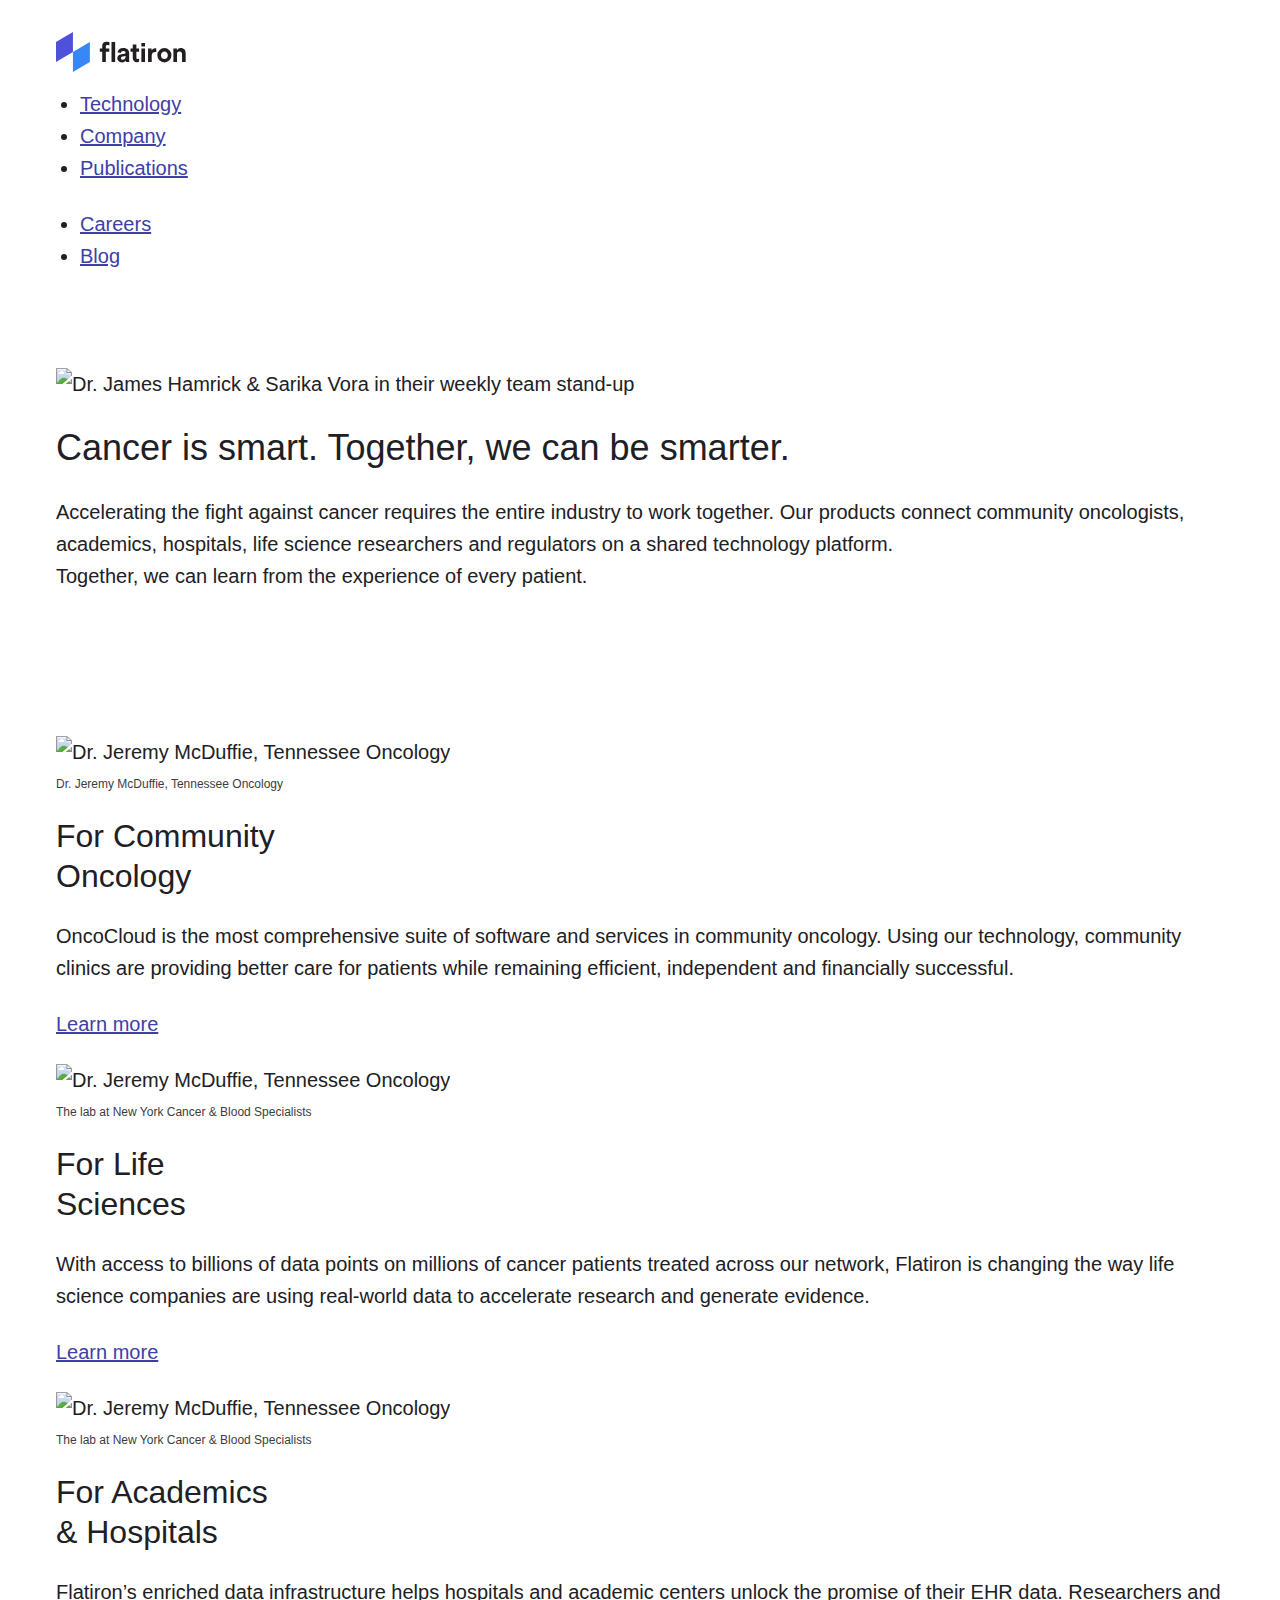
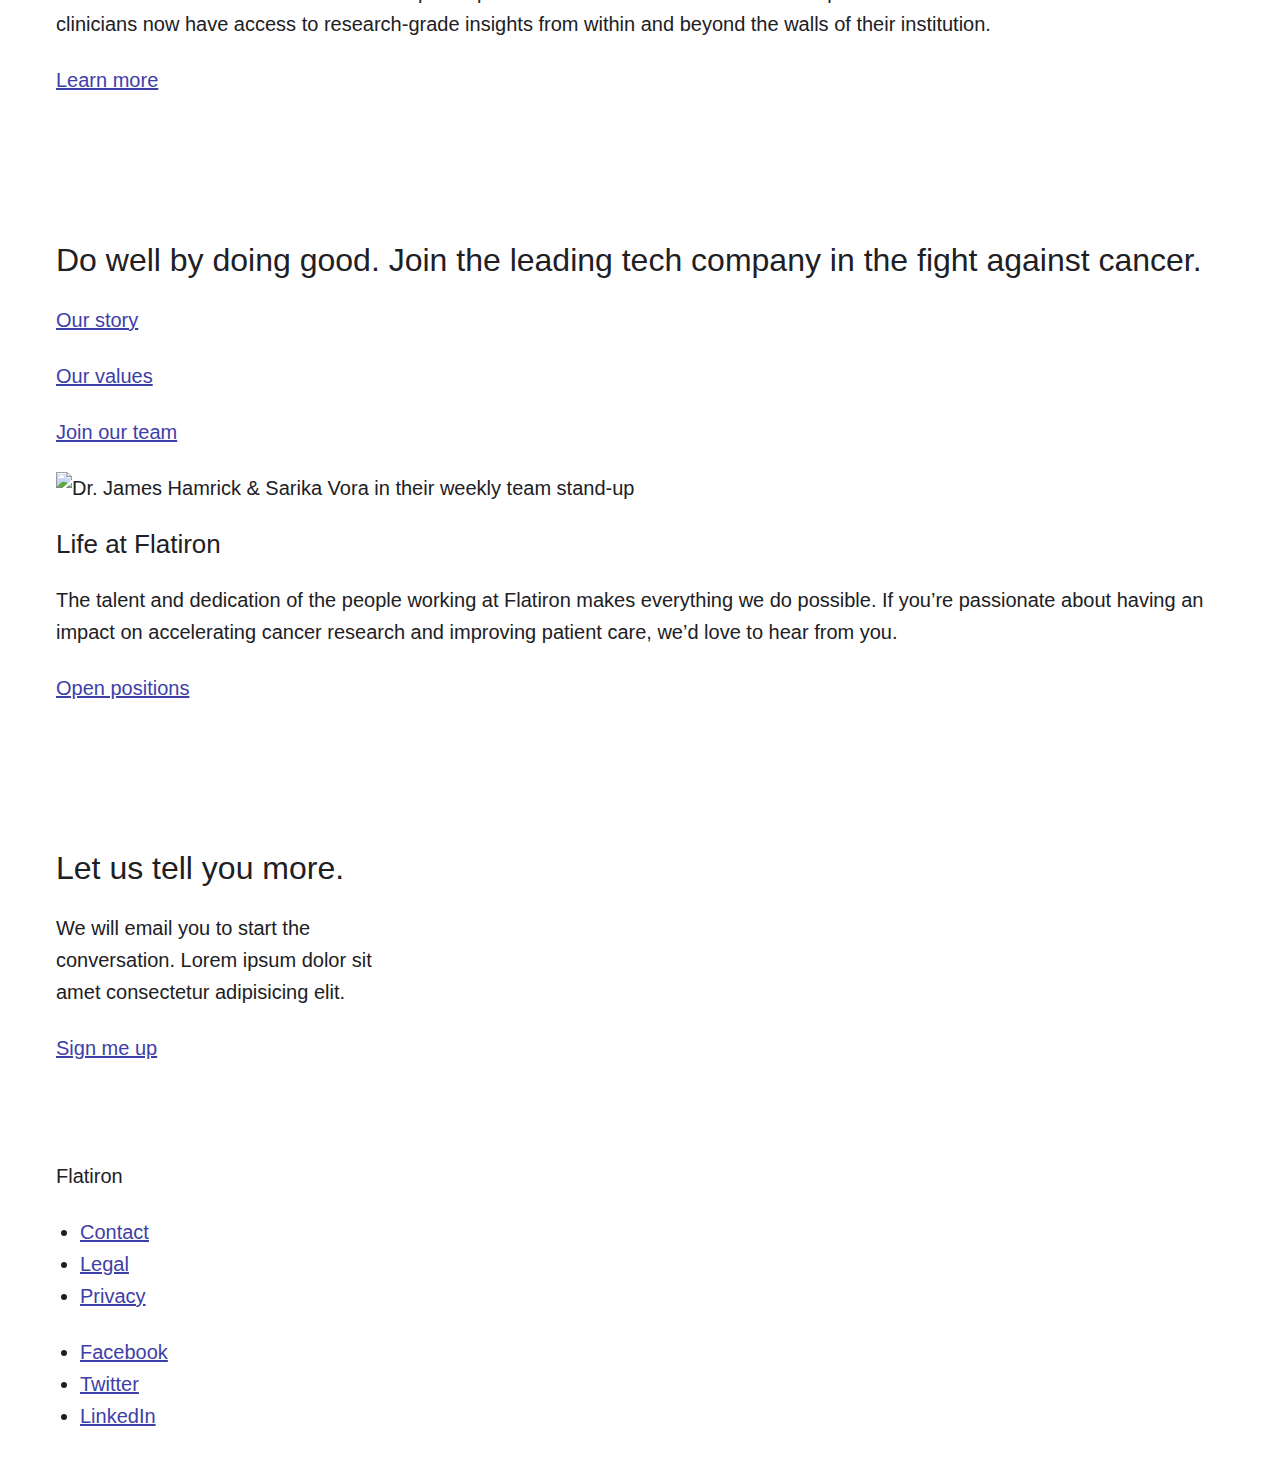
==== index.html @ cc4a2225 "Add logo" ====
<!doctype html>
<html lang="en">
    <head>
        <meta charset="utf-8">
        <meta http-equiv="x-ua-compatible" content="ie=edge">
        <title>Flatiron</title>
        <meta name="description" content="This is my HTML5 boilerplate.">
        <meta name="viewport" content="width=device-width, initial-scale=1.0">
        <meta name="msapplication-TileColor" content="#e85e00">
        <meta name="theme-color" content="#e85e00">

        <link rel="apple-touch-icon" sizes="180x180" href="/apple-touch-icon.png">
        <link rel="icon" type="image/png" sizes="32x32" href="/favicon-32x32.png">
        <link rel="icon" type="image/png" sizes="16x16" href="/favicon-16x16.png">
        <link rel="manifest" href="/site.webmanifest">
        <link rel="mask-icon" href="/safari-pinned-tab.svg" color="#5bbad5">
        <meta name="msapplication-TileColor" content="#ffffff">
        <meta name="theme-color" content="#ffffff">

        <link rel="stylesheet" href="css/normalize.css">
        <link rel="stylesheet" href="css/screen.css">
    </head>
    <body>
        <header class="o-row">
            <div class="o-container">
                <h1 class="c-logo">
                    <svg class="c-logo__symbol" xmlns="http://www.w3.org/2000/svg" viewBox="0 0 130 40">
                        <title>Flatiron</title>
                        <path fill="#3887f7" d="M15.659,19.25v20l16.929-10v-20Z" transform="translate(1.27 0.75)"/>
                        <path fill="#5051db" d="M16.929,0,0,10V30L16.929,20Z"/>
                        <path fill="#231f20" d="M57.537,13.551a7.061,7.061,0,1,1,14.119,0,7.061,7.061,0,1,1-14.119,0Zm3.64,0c0,2.532,1.641,3.853,3.42,3.853s3.42-1.294,3.42-3.853S66.375,9.7,64.6,9.7,61.177,10.992,61.177,13.551ZM17.441,16.634c0-2.422,1.778-3.771,4.023-4.1l3.31-.5c.766-.109,1.012-.495,1.012-.962,0-.964-.738-1.762-2.27-1.762A2.394,2.394,0,0,0,20.973,11.3l-3.23-.689c.326-2.058,2.256-4.24,5.747-4.24,4.268,0,5.854,2.422,5.854,5.146v6.659a15.308,15.308,0,0,0,.165,2.147H26.169a9.242,9.242,0,0,1-.137-1.624,4.49,4.49,0,0,1-3.967,2.009C19.193,20.706,17.441,18.752,17.441,16.634Zm5.308-1.927a1.706,1.706,0,0,0-1.67,1.706,1.584,1.584,0,0,0,1.751,1.569c1.533,0,2.956-.743,2.956-3.137v-.606Zm10.2,1.623v-6.3h-2.2V6.781h2.2V2.735h3.611V6.781h2.709v3.247H36.565V15.7c0,1.184.547,1.569,1.588,1.569a5.26,5.26,0,0,0,1.12-.109v3.027a5.976,5.976,0,0,1-2.264.33A4.067,4.067,0,0,1,32.954,16.33Zm49.288,3.991v-7.9c0-1.514-.74-2.7-2.491-2.7a2.544,2.544,0,0,0-2.516,2.808v7.788h-3.64V6.781h3.529V8.459A4.469,4.469,0,0,1,81.01,6.422c3.338,0,4.87,2.395,4.87,5.367v8.532Zm-33.967,0V6.781H51.8V8.72a4.026,4.026,0,0,1,3.519-2.05c.3,0,.887.029,1.161.056v3.687A5.451,5.451,0,0,0,55.39,10.3c-1.86,0-3.475.908-3.475,3.824v6.193Zm-6.7,0V6.781h3.638V20.321Zm-29.866,0v-20h3.64v20Zm-9.271,0V10.036H0V6.788H2.435V4.182A4.061,4.061,0,0,1,6.61,0a9.549,9.549,0,0,1,3,.424V3.451a9.55,9.55,0,0,0-1.978-.2c-1.039,0-1.586.386-1.586,1.569V6.788h3.43v3.248H6.048V20.321ZM41.572,4.773V1.3h3.638V4.773Z" transform="translate(43.8 9.679)"/>
                    </svg>
                </h1>
                <nav>
                    <ul>
                        <li><a href="#!">Technology</a></li>
                        <li><a href="#!">Company</a></li>
                        <li><a href="#!">Publications</a></li>
                    </ul>
                </nav>
                <nav>
                    <ul>
                        <li><a href="#!">Careers</a></li>
                        <li><a href="#!">Blog</a></li>
                    </ul>
                </nav>
            </div>
        </header>
        <section class="o-row o-row--lg">
            <div class="o-container">
                <figure>
                    <img src="img/jpg/intro-img.jpg" alt="Dr. James Hamrick & Sarika Vora in their weekly team stand-up">
                </figure>
                <h1>
                    Cancer is smart.
                    Together, we can
                    be smarter.
                </h1>
                <p>
                    Accelerating the fight against cancer requires the entire industry to work together. Our products connect community oncologists, academics, hospitals, life science researchers and regulators on a shared technology platform. <br>
                    Together, we can learn from the experience of every patient.
                </p>
            </div>
        </section>
        <section class="o-row o-row--lg">
            <div class="o-container">
                <article>
                    <figure>
                        <picture>
                            <source srcset="img/jpg/img-1.jpg" media="(min-width: 992px)">
                            <source srcset="img/jpg/img-1-landscape@2x.jpg" media="(min-width: 576px)">
                            <img src="img/jpg/img-1-landscape.jpg" alt="Dr. Jeremy McDuffie, Tennessee Oncology">
                        </picture>
                        <figcaption>Dr. Jeremy McDuffie, Tennessee Oncology</figcaption>
                    </figure>
                    <header>
                        <h2>
                            For Community <br>
                            Oncology
                        </h2>
                    </header>
                    <p>
                        OncoCloud is the most comprehensive suite of software and services in community oncology. Using our technology, community clinics are providing better care for patients while remaining efficient, independent and financially successful.
                    </p>
                    <p>
                        <a href="#!">Learn more</a>
                    </p>
                </article>
                <article>
                    <figure>
                        <picture>
                            <source srcset="img/jpg/img-2.jpg" media="(min-width: 992px)">
                            <source srcset="img/jpg/img-2-landscape@2x.jpg" media="(min-width: 576px)">
                            <img src="img/jpg/img-2-landscape.jpg" alt="Dr. Jeremy McDuffie, Tennessee Oncology">
                        </picture>
                        <figcaption>The lab at New York Cancer & Blood Specialists</figcaption>
                    </figure>
                    <header>
                        <h2>
                            For Life <br>
                            Sciences
                        </h2>
                    </header>
                    <p>
                        With access to billions of data points on millions of cancer patients treated across our network, Flatiron is changing the way life science companies are using real-world data to accelerate research and generate evidence.
                    </p>
                    <p>
                        <a href="#!">Learn more</a>
                    </p>
                </article>
                <article>
                    <figure>
                        <picture>
                            <source srcset="img/jpg/img-3.jpg" media="(min-width: 992px)">
                            <source srcset="img/jpg/img-3-landscape@2x.jpg" media="(min-width: 576px)">
                            <img src="img/jpg/img-3-landscape.jpg" alt="Dr. Jeremy McDuffie, Tennessee Oncology">
                        </picture>
                        <figcaption>The lab at New York Cancer & Blood Specialists</figcaption>
                    </figure>
                    <header>
                        <h2>
                            For Academics <br>
                            &amp; Hospitals
                        </h2>
                    </header>
                    <p>
                        Flatiron’s enriched data infrastructure helps hospitals and academic centers unlock the promise of their EHR data. Researchers and clinicians now have access to research-grade insights from within and beyond the walls of their institution.
                    </p>
                    <p>
                        <a href="#!">Learn more</a>
                    </p>
                </article>
            </div>
        </section>
        <section class="o-row o-row--lg">
            <div class="o-container">
                <header>
                    <h2>
                        Do well by doing good. Join the leading tech company in the fight against cancer.
                    </h2>
                </header>
                <p>
                    <a href="#!">Our story</a>
                </p>
                <p>
                    <a href="#!">Our values</a>
                </p>
                <p>
                    <a href="#!">Join our team</a>
                </p>
            </div>
            <div class="o-container">
                <figure>
                    <img src="img/jpg/img-4.jpg" alt="Dr. James Hamrick & Sarika Vora in their weekly team stand-up">
                </figure>
            </div>
            <div class="o-container">
                <h3>
                    Life at Flatiron
                </h3>

                <p>
                    The talent and dedication of the people working at Flatiron makes everything we do possible. If you’re passionate about having an impact on accelerating cancer research and improving patient care, we’d love to hear from you.
                </p>
                <p>
                    <a href="#!">Open positions</a>
                </p>
            </div>
        </section>
        <section class="o-row o-row--lg">
            <div class="o-container">
                <div class="u-max-width-xs">
                    <h2>
                        Let us tell you more.
                    </h2>
                    <p>
                        We will email you to start the conversation. Lorem ipsum dolor sit amet consectetur adipisicing elit.
                    </p>
                    <p>
                        <a href="#!">Sign me up</a>
                    </p>
                </div>
            </div>
        </section>
        <footer class="o-row">
            <div class="o-container">
                <p>
                    Flatiron
                </p>
                <nav>
                    <ul>
                        <li><a href="#!">Contact</a></li>
                        <li><a href="#!">Legal</a></li>
                        <li><a href="#!">Privacy</a></li>
                    </ul>
                </nav>

                <nav>
                    <ul>
                        <li><a href="#!">Facebook</a></li>
                        <li><a href="#!">Twitter</a></li>
                        <li><a href="#!">LinkedIn</a></li>
                    </ul>
                </nav>
            </div>
        </footer>
    </body>
</html>
---- css/screen.css ----
/*------------------------------------*\
  #FONTS
\*------------------------------------*/

@font-face {
    font-family: "HK Grotesk Web";
    font-weight: 200;
    src: url("../fonts/hkgrotesk-light-webfont.woff2") format("woff2");
    src: url("../fonts/hkgrotesk-light-webfont.woff") format("woff");
}

@font-face {
    font-family: "HK Grotesk Web";
    font-weight: 400;
    src: url("../fonts/hkgrotesk-regular-webfont.woff2") format("woff2");
    src: url("../fonts/hkgrotesk-regular-webfont.woff") format("woff");
}

@font-face {
    font-family: "HK Grotesk Web";
    font-weight: 600;
    src: url("../fonts/hkgrotesk-medium-webfont.woff2") format("woff2");
    src: url("../fonts/hkgrotesk-medium-webfont.woff") format("woff");
}

/*------------------------------------*\
  #GENERIC
\*------------------------------------*/

/*
    Generic: Page
    ---
    Global page styles + universal box-sizing:
*/

html {
    font-size: 16px;
    line-height: 1.5;
    font-family: "HK Grotesk Web", Helvetica, arial, sans-serif;
    color: #202024;
    box-sizing: border-box;
    -webkit-font-smoothing: antialiased;
    -moz-osx-font-smoothing: grayscale;
}

*,
*:before,
*:after {
    box-sizing: inherit;
}

/*
 * Remove text-shadow in selection highlight:
 * https://twitter.com/miketaylr/status/12228805301
 *
 * Customize the background color to match your design.
 */

::selection {
    background: #3E3EA8;
    color: white;
    text-shadow: none;
}

/*------------------------------------*\
  #Elements
\*------------------------------------*/

/*
    Elements: Images
    ---
    Default markup for images to make them responsive
*/

img {
    max-width: 100%;
    vertical-align: top;
}

/*
    Elements: typography
    ---
    Default markup for typographic elements
*/

h1 {
    font-size: 36px;
    line-height: 48px;
    margin: 0 0 24px;
    font-weight: 200;
}

h2 {
    font-size: 32px;
    line-height: 40px;
    margin: 0 0 24px;
    font-weight: 200;
}

h3 {
    font-size: 26px;
    line-height: 32px;
    margin: 0 0 24px;
    font-weight: 200;
}

h4,
h5,
h6 {
    font-size: 20px;
    line-height: 24px;
    margin: 0 0 24px;
}

p,
ol,
ul,
dl,
table,
address,
figure {
    margin: 0 0 24px;
}

ul,
ol {
    padding-left: 24px;
}

li ul,
li ol {
    margin-bottom: 0;
}

blockquote {
    font-style: normal;
    font-size: 23px;
    line-height: 32px;
    margin: 0 0 24px;
}

blockquote * {
    font-size: inherit;
    line-height: inherit;
}

figcaption {
    font-weight: 400;
    font-size: 12px;
    line-height: 16px;
    margin-top: 8px;
    color: #3C3C42;
}

hr {
    border: 0;
    height: 1px;
    background: LightGrey;
    margin: 0 0 24px;
}

a {
    color: #3E3EA8;
    transition: all .1s ease-in-out;
}

a:visited,
a:active {
    color: #202024;
}

a:hover,
a:focus {
    color: #202024;
}

/*------------------------------------*\
  #OBJECTS
\*------------------------------------*/

/*
    Objects: Row
    ---
    Creates a horizontal row that stretches the viewport and adds padding around children
*/

.o-row {
    position: relative;
    padding: 24px 24px 0;
    display: flow-root;
}

/* size modifiers */

.o-row--lg {
    padding: 48px 24px 24px;
}

@media (min-width: 768px) {
    .o-row {
        padding-left: 48px;
        padding-right: 48px;
    }

    .o-row--lg {
        padding-top: 72px;
        padding-bottom: 48px;
    }
}

/*
    Objects: Container
    ---
    Creates a horizontal container that sets de global max-width
*/

.o-container {
    margin-left: auto;
    margin-right: auto;
    width: 100%;
    max-width: 70.5em; /* 70.5 * 16px = 1128px */
}

/*
    Objects: Layout
    ---
    The layout object provides us with a column-style layout system. This object
    contains the basic structural elements, but classes should be complemented
    with width utilities
*/

.o-layout {
    display: -webkit-flex;
    display: -ms-flexbox;
    display: flex;
    flex-wrap: wrap;
}

    .o-layout__item {
        flex-basis: 100%;
    }

/* gutter modifiers, these affect o-layout__item too */

.o-layout--gutter {
    margin: 0 -12px;
}

.o-layout--gutter > .o-layout__item {
    padding: 0 12px;
}

.o-layout--gutter-sm {
    margin: 0 -6px;
}

.o-layout--gutter-sm > .o-layout__item {
    padding: 0 6px;
}

.o-layout--gutter-lg {
    margin: 0 -24px;
}

.o-layout--gutter-lg > .o-layout__item {
    padding: 0 24px;
}

/* reverse horizontal row modifier */

.o-layout--row-reverse {
    flex-direction: row-reverse;
}

/* Horizontal alignment modifiers*/

.o-layout--justify-start {
    justify-content: flex-start;
}

.o-layout--justify-end {
    justify-content: flex-end;
}

.o-layout--justify-center {
    justify-content: center;
}

.o-layout--justify-space-around {
    justify-content: space-around;
}

.o-layout--justify-space-evenly {
    justify-content: space-evenly;
}

.o-layout--justify-space-between {
    justify-content: space-between;
}

/* Vertical alignment modifiers */

.o-layout--align-start {
    align-items: flex-start;
}

.o-layout--align-end {
    align-items: flex-end;
}

.o-layout--align-center {
    align-items: center;
}

.o-layout--align-baseline {
    align-items: baseline;
}

/* Vertical alignment modifiers that only work if there is one than one flex item */

.o-layout--align-content-start {
    align-content: start;
}

.o-layout--align-content-end {
    align-content: end;
}

.o-layout--align-content-center {
    align-content: center;
}

.o-layout--align-content-space-around {
    align-content: space-around;
}

.o-layout--align-content-space-between {
    align-content: space-between;
}

/*------------------------------------*\
  #COMPONENTS
\*------------------------------------*/

/*
    Component: Logo
    ---
    Website main logo
*/

.c-logo {
    height: 32px;
}

.c-logo__symbol {
    height: 100%;
}

@media (min-width: 768px) {
    .c-logo__symbol {
        height: 40px;
    }
}

/*------------------------------------*\
  #UTILITIES
\*------------------------------------*/

/*
    Utilities: max-width
    ---
    Utility classes to put specific max widths onto elements
*/

.u-max-width-xs {
    max-width: 18em !important;
}

.u-max-width-sm {
    max-width: 36em !important;
}

.u-max-width-md {
    max-width: 42em !important;
}

.u-max-width-lg {
    max-width: 60em !important;
}

.u-max-width-xl {
    max-width: 75em !important;
}

.u-max-width-none {
    max-width: none !important;
}

/*
    Utility: Flex
    ---
    Utility classes to put specific flex properties onto elements
    Will be mostly used on o-layout__item
*/

.u-flex-basis-auto {
    flex-basis: auto !important;
}

.u-flex-grow-1 {
    flex-grow: 1 !important;
}

.u-1-of-2 {
    flex-basis: calc(100% / 2) !important;
}

.u-1-of-3 {
    flex-basis: calc(100% / 3) !important;
}

.u-2-of-3 {
    flex-basis: calc(100% / 3 * 2) !important;
}

.u-1-of-4 {
    flex-basis: calc(100% / 4) !important;
}

.u-3-of-4 {
    flex-basis: calc(100% / 4 * 3) !important;
}

.u-1-of-5 {
    flex-basis: calc(100% / 5) !important;
}

.u-2-of-5 {
    flex-basis: calc(100% / 5 * 2) !important;
}

.u-3-of-5 {
    flex-basis: calc(100% / 5 * 3) !important;
}

.u-4-of-5 {
    flex-basis: calc(100% / 5 * 4) !important;
}

.u-1-of-6 {
    flex-basis: calc(100% / 6) !important;
}

.u-5-of-6 {
    flex-basis: calc(100% / 6 * 5) !important;
}

@media (min-width: 576px) {
    .u-1-of-2-bp1 {
        flex-basis: calc(100% / 2) !important;
    }
    .u-1-of-3-bp1 {
        flex-basis: calc(100% / 3) !important;
    }
    .u-2-of-3-bp1 {
        flex-basis: calc(100% / 3 * 2) !important;
    }
    .u-1-of-4-bp1 {
        flex-basis: calc(100% / 4) !important;
    }
    .u-3-of-4-bp1 {
        flex-basis: calc(100% / 4 * 3) !important;
    }
    .u-1-of-5-bp1 {
        flex-basis: calc(100% / 5) !important;
    }
    .u-2-of-5-bp1 {
        flex-basis: calc(100% / 5 * 2) !important;
    }
    .u-3-of-5-bp1 {
        flex-basis: calc(100% / 5 * 3) !important;
    }
    .u-4-of-5-bp1 {
        flex-basis: calc(100% / 5 * 4) !important;
    }
    .u-1-of-6-bp1 {
        flex-basis: calc(100% / 6) !important;
    }
    .u-5-of-6-bp1 {
        flex-basis: calc(100% / 6 * 5) !important;
    }
}

@media (min-width: 768px) {
    html {
        font-size: 20px;
        line-height: 1.6;
    }

    .u-1-of-2-bp2 {
        flex-basis: calc(100% / 2) !important;
    }
    .u-1-of-3-bp2 {
        flex-basis: calc(100% / 3) !important;
    }
    .u-2-of-3-bp2 {
        flex-basis: calc(100% / 3 * 2) !important;
    }
    .u-1-of-4-bp2 {
        flex-basis: calc(100% / 4) !important;
    }
    .u-3-of-4-bp2 {
        flex-basis: calc(100% / 4 * 3) !important;
    }
    .u-1-of-5-bp2 {
        flex-basis: calc(100% / 5) !important;
    }
    .u-2-of-5-bp2 {
        flex-basis: calc(100% / 5 * 2) !important;
    }
    .u-3-of-5-bp2 {
        flex-basis: calc(100% / 5 * 3) !important;
    }
    .u-4-of-5-bp2 {
        flex-basis: calc(100% / 5 * 4) !important;
    }
    .u-1-of-6-bp2 {
        flex-basis: calc(100% / 6) !important;
    }
    .u-5-of-6-bp2 {
        flex-basis: calc(100% / 6 * 5) !important;
    }
}

@media (min-width: 992px) {
    .u-1-of-2-bp3 {
        flex-basis: calc(100% / 2) !important;
    }
    .u-1-of-3-bp3 {
        flex-basis: calc(100% / 3) !important;
    }
    .u-2-of-3-bp3 {
        flex-basis: calc(100% / 3 * 2) !important;
    }
    .u-1-of-4-bp3 {
        flex-basis: calc(100% / 4) !important;
    }
    .u-3-of-4-bp3 {
        flex-basis: calc(100% / 4 * 3) !important;
    }
    .u-1-of-5-bp3 {
        flex-basis: calc(100% / 5) !important;
    }
    .u-2-of-5-bp3 {
        flex-basis: calc(100% / 5 * 2) !important;
    }
    .u-3-of-5-bp3 {
        flex-basis: calc(100% / 5 * 3) !important;
    }
    .u-4-of-5-bp3 {
        flex-basis: calc(100% / 5 * 4) !important;
    }
    .u-1-of-6-bp3 {
        flex-basis: calc(100% / 6) !important;
    }
    .u-5-of-6-bp3 {
        flex-basis: calc(100% / 6 * 5) !important;
    }
}

@media (min-width: 1200px) {
    .u-1-of-2-bp4 {
        flex-basis: calc(100% / 2) !important;
    }
    .u-1-of-3-bp4 {
        flex-basis: calc(100% / 3) !important;
    }
    .u-2-of-3-bp4 {
        flex-basis: calc(100% / 3 * 2) !important;
    }
    .u-1-of-4-bp4 {
        flex-basis: calc(100% / 4) !important;
    }
    .u-3-of-4-bp4 {
        flex-basis: calc(100% / 4 * 3) !important;
    }
    .u-1-of-5-bp4 {
        flex-basis: calc(100% / 5) !important;
    }
    .u-2-of-5-bp4 {
        flex-basis: calc(100% / 5 * 2) !important;
    }
    .u-3-of-5-bp4 {
        flex-basis: calc(100% / 5 * 3) !important;
    }
    .u-4-of-5-bp4 {
        flex-basis: calc(100% / 5 * 4) !important;
    }
    .u-1-of-6-bp4 {
        flex-basis: calc(100% / 6) !important;
    }
    .u-5-of-6-bp4 {
        flex-basis: calc(100% / 6 * 5) !important;
    }
}

/*------------------------------------*\
  #MEDIA
\*------------------------------------*/

/*
    Media Queries
    ---
    EXAMPLE Media Queries for Responsive Design.
    These examples override the primary ('mobile first') styles.
    USE THEM INLINE!
*/

/* Extra small devices (portrait phones, less than 576px)
   No media query since this is the default in mobile first design
*/

/* Small devices (landscape phones, 576px and up)
@media (min-width: 576px) {}
*/

/* Medium devices (tablets, 768px and up)
@media (min-width: 768px) {}
*/

/* Large devices (landscape tablets, desktops, 992px and up)
@media (min-width: 992px) {}
*/

/* Extra large devices (large desktops, 1200px and up)
@media (min-width: 1200px) {}
*/

/*
    Print styles.
    ---
    Inlined to avoid the additional HTTP request:
    http://www.phpied.com/delay-loading-your-print-css/
*/

@media print {
    *,
    *:before,
    *:after {
        background: transparent !important;
        color: #000 !important;
        /* Black prints faster:
                                   http://www.sanbeiji.com/archives/953 */
        box-shadow: none !important;
        text-shadow: none !important;
    }
    a,
    a:visited {
        text-decoration: underline;
    }
    a[href]:after {
        content: " (" attr(href) ")";
    }
    abbr[title]:after {
        content: " (" attr(title) ")";
    }
    /*
     * Don't show links that are fragment identifiers,
     * or use the `javascript:` pseudo protocol
     */
    a[href^="#"]:after,
    a[href^="javascript:"]:after {
        content: "";
    }
    pre {
        white-space: pre-wrap !important;
    }
    pre,
    blockquote {
        border: 1px solid #999;
        page-break-inside: avoid;
    }
    /*
     * Printing Tables:
     * http://css-discuss.incutio.com/wiki/Printing_Tables
     */
    thead {
        display: table-header-group;
    }
    tr,
    img {
        page-break-inside: avoid;
    }
    p,
    h2,
    h3 {
        orphans: 3;
        widows: 3;
    }
    h2,
    h3 {
        page-break-after: avoid;
    }
}
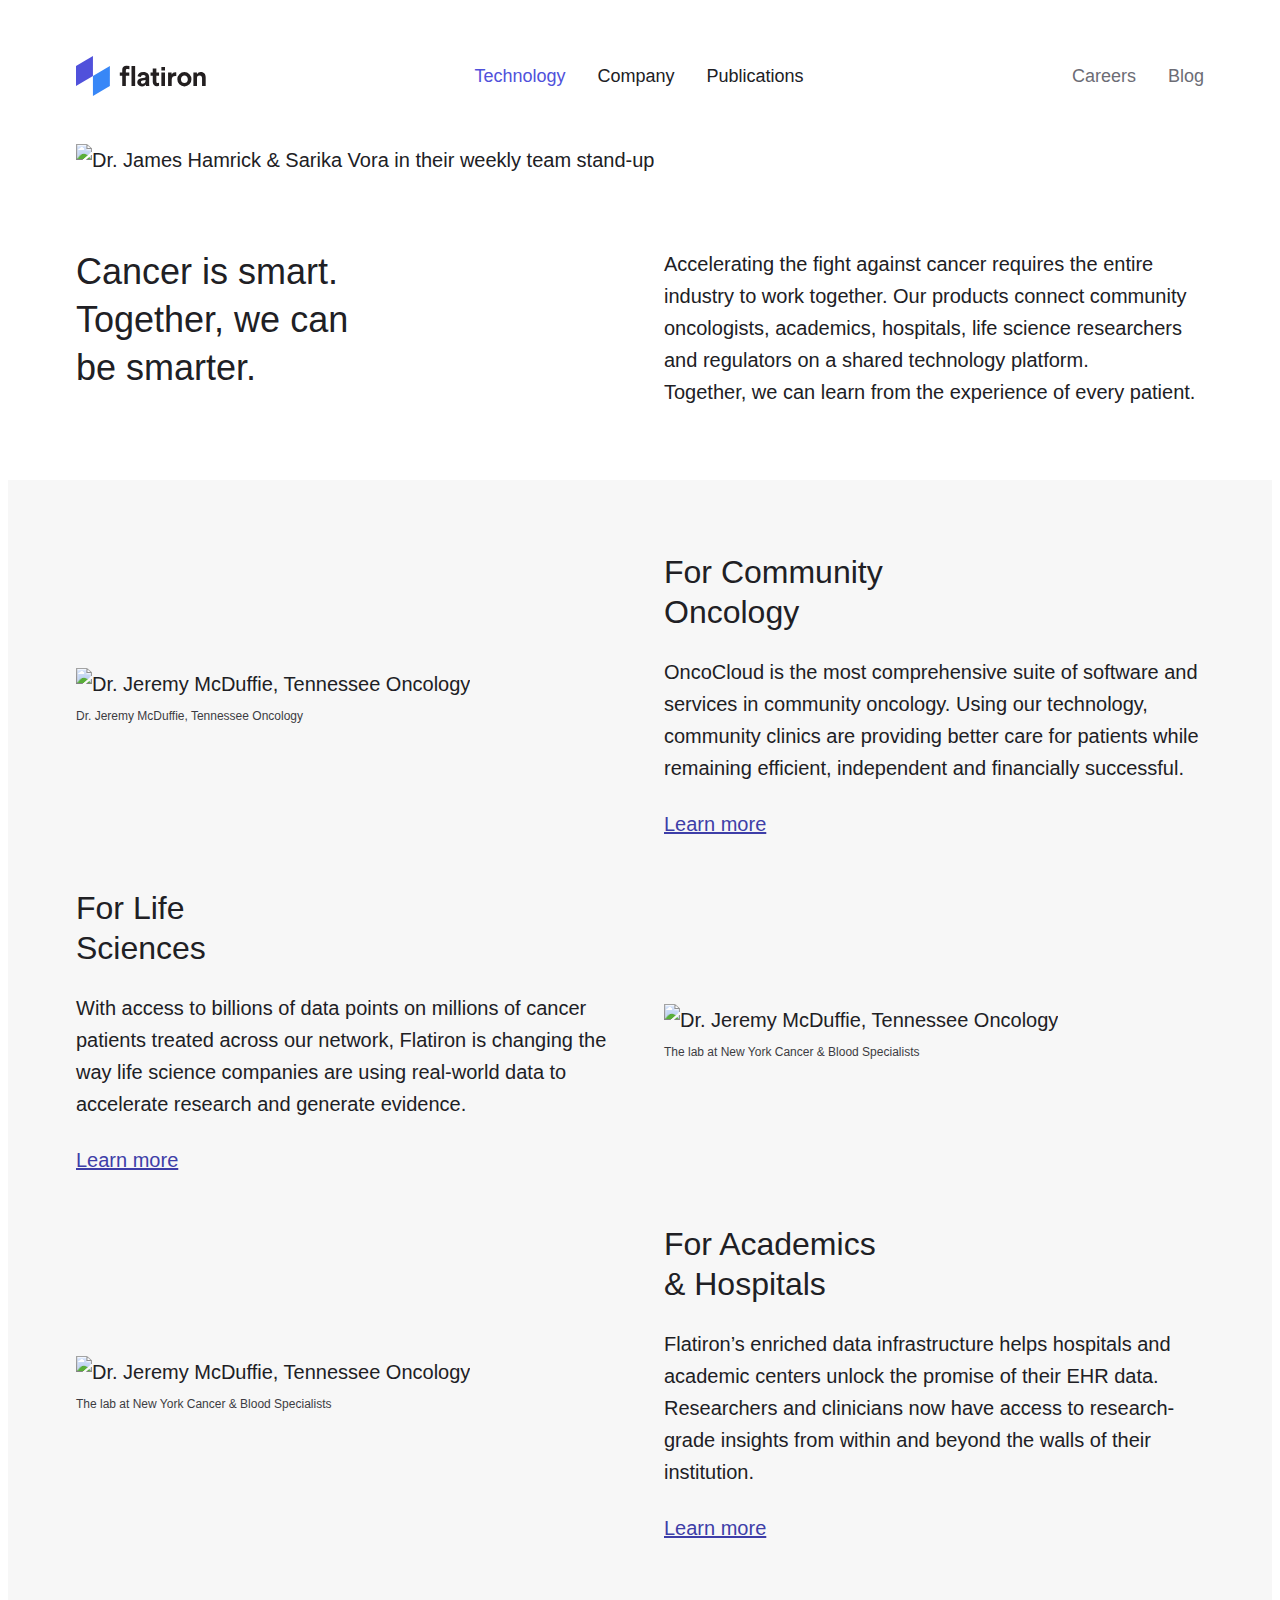
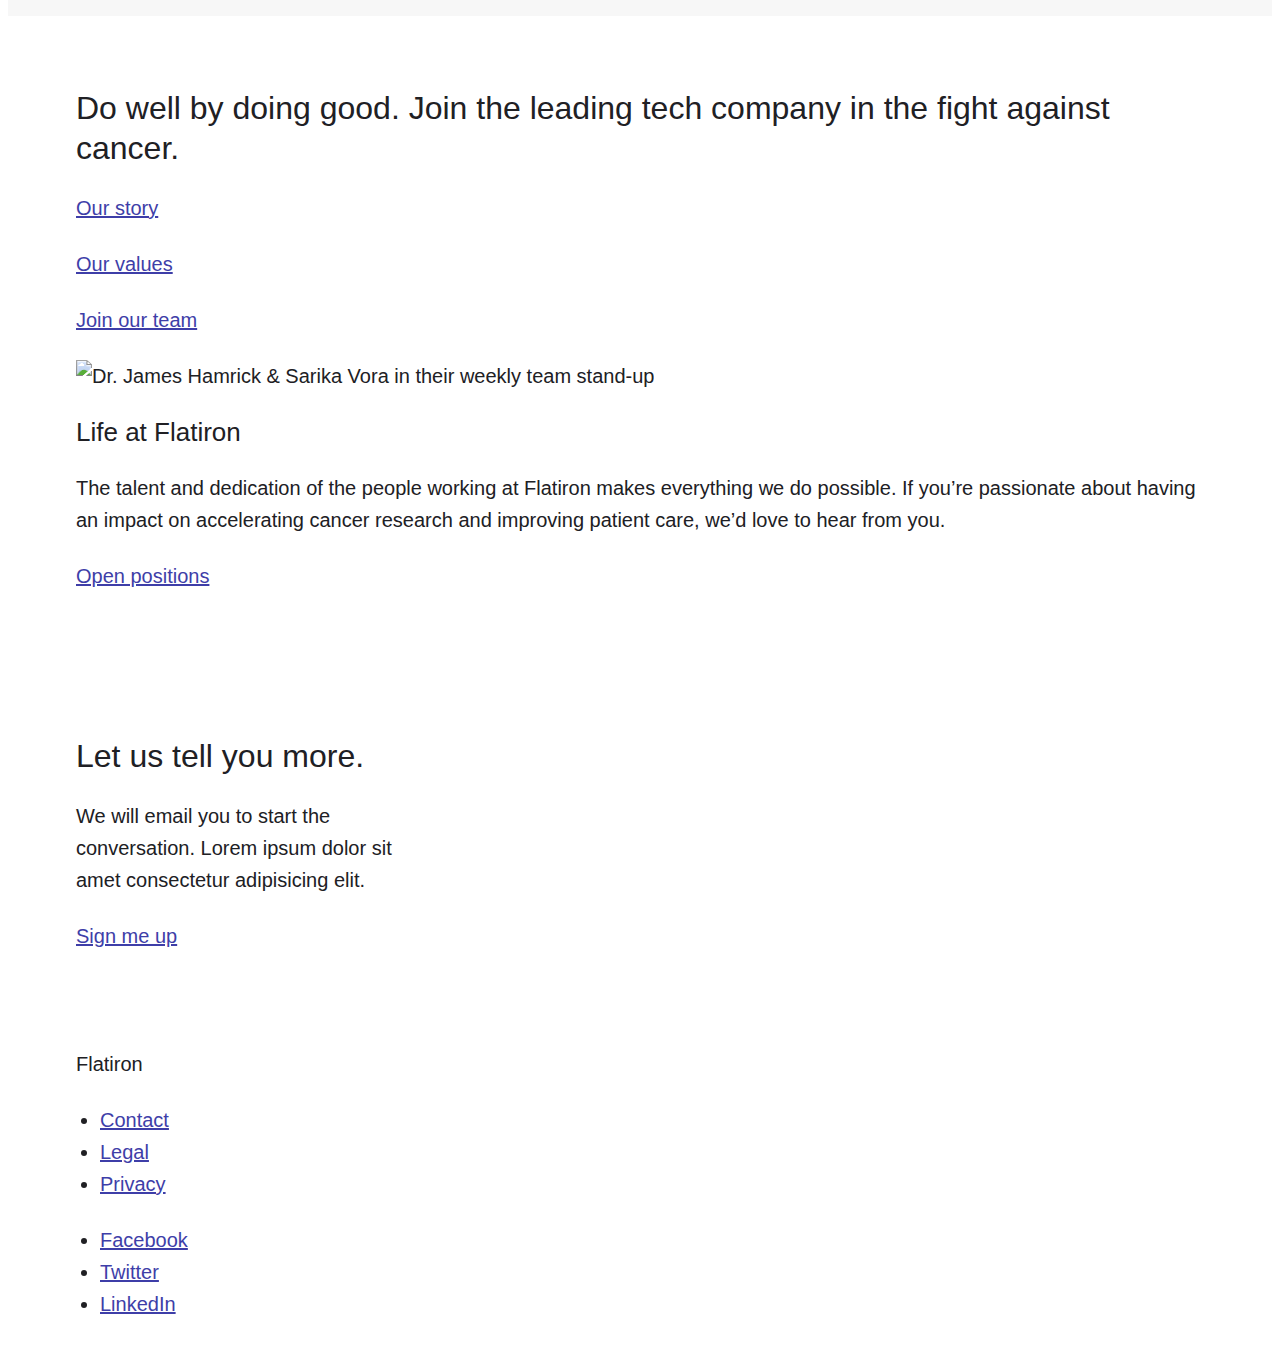
==== commit d2d60bc2: "Changed section 2 layout" ====
--- a/index.html
+++ b/index.html
@@ -21,114 +21,144 @@
         <link rel="stylesheet" href="css/screen.css">
     </head>
     <body>
-        <header class="o-row">
-            <div class="o-container">
-                <h1 class="c-logo">
-                    <svg class="c-logo__symbol" xmlns="http://www.w3.org/2000/svg" viewBox="0 0 130 40">
-                        <title>Flatiron</title>
-                        <path fill="#3887f7" d="M15.659,19.25v20l16.929-10v-20Z" transform="translate(1.27 0.75)"/>
-                        <path fill="#5051db" d="M16.929,0,0,10V30L16.929,20Z"/>
-                        <path fill="#231f20" d="M57.537,13.551a7.061,7.061,0,1,1,14.119,0,7.061,7.061,0,1,1-14.119,0Zm3.64,0c0,2.532,1.641,3.853,3.42,3.853s3.42-1.294,3.42-3.853S66.375,9.7,64.6,9.7,61.177,10.992,61.177,13.551ZM17.441,16.634c0-2.422,1.778-3.771,4.023-4.1l3.31-.5c.766-.109,1.012-.495,1.012-.962,0-.964-.738-1.762-2.27-1.762A2.394,2.394,0,0,0,20.973,11.3l-3.23-.689c.326-2.058,2.256-4.24,5.747-4.24,4.268,0,5.854,2.422,5.854,5.146v6.659a15.308,15.308,0,0,0,.165,2.147H26.169a9.242,9.242,0,0,1-.137-1.624,4.49,4.49,0,0,1-3.967,2.009C19.193,20.706,17.441,18.752,17.441,16.634Zm5.308-1.927a1.706,1.706,0,0,0-1.67,1.706,1.584,1.584,0,0,0,1.751,1.569c1.533,0,2.956-.743,2.956-3.137v-.606Zm10.2,1.623v-6.3h-2.2V6.781h2.2V2.735h3.611V6.781h2.709v3.247H36.565V15.7c0,1.184.547,1.569,1.588,1.569a5.26,5.26,0,0,0,1.12-.109v3.027a5.976,5.976,0,0,1-2.264.33A4.067,4.067,0,0,1,32.954,16.33Zm49.288,3.991v-7.9c0-1.514-.74-2.7-2.491-2.7a2.544,2.544,0,0,0-2.516,2.808v7.788h-3.64V6.781h3.529V8.459A4.469,4.469,0,0,1,81.01,6.422c3.338,0,4.87,2.395,4.87,5.367v8.532Zm-33.967,0V6.781H51.8V8.72a4.026,4.026,0,0,1,3.519-2.05c.3,0,.887.029,1.161.056v3.687A5.451,5.451,0,0,0,55.39,10.3c-1.86,0-3.475.908-3.475,3.824v6.193Zm-6.7,0V6.781h3.638V20.321Zm-29.866,0v-20h3.64v20Zm-9.271,0V10.036H0V6.788H2.435V4.182A4.061,4.061,0,0,1,6.61,0a9.549,9.549,0,0,1,3,.424V3.451a9.55,9.55,0,0,0-1.978-.2c-1.039,0-1.586.386-1.586,1.569V6.788h3.43v3.248H6.048V20.321ZM41.572,4.773V1.3h3.638V4.773Z" transform="translate(43.8 9.679)"/>
-                    </svg>
-                </h1>
-                <nav>
-                    <ul>
-                        <li><a href="#!">Technology</a></li>
-                        <li><a href="#!">Company</a></li>
-                        <li><a href="#!">Publications</a></li>
-                    </ul>
-                </nav>
-                <nav>
-                    <ul>
-                        <li><a href="#!">Careers</a></li>
-                        <li><a href="#!">Blog</a></li>
-                    </ul>
-                </nav>
+        <header class="o-row o-row--md">
+            <div class="o-container">
+                <div class="c-header">
+                    <div class="c-header__logo">
+                        <h1 class="c-logo">
+                            <svg class="c-logo__symbol" xmlns="http://www.w3.org/2000/svg" viewBox="0 0 130 40">
+                                <title>Flatiron</title>
+                                <path fill="#3887f7" d="M15.659,19.25v20l16.929-10v-20Z" transform="translate(1.27 0.75)"/>
+                                <path fill="#5051db" d="M16.929,0,0,10V30L16.929,20Z"/>
+                                <path fill="#231f20" d="M57.537,13.551a7.061,7.061,0,1,1,14.119,0,7.061,7.061,0,1,1-14.119,0Zm3.64,0c0,2.532,1.641,3.853,3.42,3.853s3.42-1.294,3.42-3.853S66.375,9.7,64.6,9.7,61.177,10.992,61.177,13.551ZM17.441,16.634c0-2.422,1.778-3.771,4.023-4.1l3.31-.5c.766-.109,1.012-.495,1.012-.962,0-.964-.738-1.762-2.27-1.762A2.394,2.394,0,0,0,20.973,11.3l-3.23-.689c.326-2.058,2.256-4.24,5.747-4.24,4.268,0,5.854,2.422,5.854,5.146v6.659a15.308,15.308,0,0,0,.165,2.147H26.169a9.242,9.242,0,0,1-.137-1.624,4.49,4.49,0,0,1-3.967,2.009C19.193,20.706,17.441,18.752,17.441,16.634Zm5.308-1.927a1.706,1.706,0,0,0-1.67,1.706,1.584,1.584,0,0,0,1.751,1.569c1.533,0,2.956-.743,2.956-3.137v-.606Zm10.2,1.623v-6.3h-2.2V6.781h2.2V2.735h3.611V6.781h2.709v3.247H36.565V15.7c0,1.184.547,1.569,1.588,1.569a5.26,5.26,0,0,0,1.12-.109v3.027a5.976,5.976,0,0,1-2.264.33A4.067,4.067,0,0,1,32.954,16.33Zm49.288,3.991v-7.9c0-1.514-.74-2.7-2.491-2.7a2.544,2.544,0,0,0-2.516,2.808v7.788h-3.64V6.781h3.529V8.459A4.469,4.469,0,0,1,81.01,6.422c3.338,0,4.87,2.395,4.87,5.367v8.532Zm-33.967,0V6.781H51.8V8.72a4.026,4.026,0,0,1,3.519-2.05c.3,0,.887.029,1.161.056v3.687A5.451,5.451,0,0,0,55.39,10.3c-1.86,0-3.475.908-3.475,3.824v6.193Zm-6.7,0V6.781h3.638V20.321Zm-29.866,0v-20h3.64v20Zm-9.271,0V10.036H0V6.788H2.435V4.182A4.061,4.061,0,0,1,6.61,0a9.549,9.549,0,0,1,3,.424V3.451a9.55,9.55,0,0,0-1.978-.2c-1.039,0-1.586.386-1.586,1.569V6.788h3.43v3.248H6.048V20.321ZM41.572,4.773V1.3h3.638V4.773Z" transform="translate(43.8 9.679)"/>
+                            </svg>
+                        </h1>
+                    </div>
+                    <div class="c-header__nav">
+                        <nav class="c-nav">
+                            <ul class="o-list c-nav__list">
+                                <li class="c-nav__item is-current"><a href="#!" class="c-nav__link">Technology</a></li>
+                                <li class="c-nav__item"><a href="#!" class="c-nav__link">Company</a></li>
+                                <li class="c-nav__item"><a href="#!" class="c-nav__link">Publications</a></li>
+                            </ul>
+                        </nav>
+                    </div>
+                    <div class="c-header__nav">
+                        <nav class="c-nav c-nav--meta">
+                            <ul class="o-list c-nav__list">
+                                <li class="c-nav__item"><a href="#!" class="c-nav__link c-nav__link--meta">Careers</a></li>
+                                <li class="c-nav__item"><a href="#!" class="c-nav__link c-nav__link--meta">Blog</a></li>
+                            </ul>
+                        </nav>
+                    </div>
+                </div>
             </div>
         </header>
-        <section class="o-row o-row--lg">
-            <div class="o-container">
-                <figure>
-                    <img src="img/jpg/intro-img.jpg" alt="Dr. James Hamrick & Sarika Vora in their weekly team stand-up">
-                </figure>
-                <h1>
-                    Cancer is smart.
-                    Together, we can
-                    be smarter.
-                </h1>
-                <p>
-                    Accelerating the fight against cancer requires the entire industry to work together. Our products connect community oncologists, academics, hospitals, life science researchers and regulators on a shared technology platform. <br>
-                    Together, we can learn from the experience of every patient.
-                </p>
-            </div>
-        </section>
-        <section class="o-row o-row--lg">
-            <div class="o-container">
-                <article>
+        <section class="o-row o-row--lg u-pt-clear">
+            <div class="o-container">
+                <div class="o-section o-section--lg">
                     <figure>
-                        <picture>
-                            <source srcset="img/jpg/img-1.jpg" media="(min-width: 992px)">
-                            <source srcset="img/jpg/img-1-landscape@2x.jpg" media="(min-width: 576px)">
-                            <img src="img/jpg/img-1-landscape.jpg" alt="Dr. Jeremy McDuffie, Tennessee Oncology">
-                        </picture>
-                        <figcaption>Dr. Jeremy McDuffie, Tennessee Oncology</figcaption>
+                        <img src="img/jpg/intro-img.jpg" alt="Dr. James Hamrick & Sarika Vora in their weekly team stand-up">
                     </figure>
-                    <header>
-                        <h2>
-                            For Community <br>
-                            Oncology
-                        </h2>
-                    </header>
-                    <p>
-                        OncoCloud is the most comprehensive suite of software and services in community oncology. Using our technology, community clinics are providing better care for patients while remaining efficient, independent and financially successful.
-                    </p>
-                    <p>
-                        <a href="#!">Learn more</a>
-                    </p>
+                </div>
+                <div class="o-section o-section--lg">
+                    <div class="o-layout o-layout--gutter-lg">
+                        <div class="o-layout__item u-1-of-2-bp2 u-max-width-sm">
+                            <h1>
+                                Cancer is smart. <br>
+                                Together, we can <br>
+                                be smarter.
+                            </h1>
+                        </div>
+                        <div class="o-layout__item u-1-of-2-bp2 u-max-width-sm">
+                            <p>
+                                Accelerating the fight against cancer requires the entire industry to work together. Our products connect community oncologists, academics, hospitals, life science researchers and regulators on a shared technology platform. <br>
+                                Together, we can learn from the experience of every patient.
+                            </p>
+                        </div>
+                    </div>
+                </div>
+            </div>
+        </section>
+        <section class="o-row o-row--lg o-row—neutral-x-light">
+            <div class="o-container">
+                <article class="o-section o-layout o-layout--gutter-lg o-layout--align-center">
+                    <div class="o-layout__item u-1-of-2-bp3">
+                        <figure>
+                            <picture>
+                                <source srcset="img/jpg/img-1.jpg" media="(min-width: 992px)">
+                                <source srcset="img/jpg/img-1-landscape@2x.jpg" media="(min-width: 576px)">
+                                <img src="img/jpg/img-1-landscape.jpg" alt="Dr. Jeremy McDuffie, Tennessee Oncology">
+                            </picture>
+                            <figcaption>Dr. Jeremy McDuffie, Tennessee Oncology</figcaption>
+                        </figure>
+                    </div>
+                    <div class="o-layout__item u-1-of-2-bp3">
+                        <header>
+                            <h2>
+                                For Community <br>
+                                Oncology
+                            </h2>
+                        </header>
+                        <p>
+                            OncoCloud is the most comprehensive suite of software and services in community oncology. Using our technology, community clinics are providing better care for patients while remaining efficient, independent and financially successful.
+                        </p>
+                        <p>
+                            <a href="#!">Learn more</a>
+                        </p>
+                    </div>
                 </article>
-                <article>
-                    <figure>
-                        <picture>
-                            <source srcset="img/jpg/img-2.jpg" media="(min-width: 992px)">
-                            <source srcset="img/jpg/img-2-landscape@2x.jpg" media="(min-width: 576px)">
-                            <img src="img/jpg/img-2-landscape.jpg" alt="Dr. Jeremy McDuffie, Tennessee Oncology">
-                        </picture>
-                        <figcaption>The lab at New York Cancer & Blood Specialists</figcaption>
-                    </figure>
-                    <header>
-                        <h2>
-                            For Life <br>
-                            Sciences
-                        </h2>
-                    </header>
-                    <p>
-                        With access to billions of data points on millions of cancer patients treated across our network, Flatiron is changing the way life science companies are using real-world data to accelerate research and generate evidence.
-                    </p>
-                    <p>
-                        <a href="#!">Learn more</a>
-                    </p>
+                <article class="o-section o-layout o-layout--gutter-lg o-layout--align-center o-layout--row-reverse">
+                    <div class="o-layout__item u-1-of-2-bp3">
+                        <figure>
+                            <picture>
+                                <source srcset="img/jpg/img-2.jpg" media="(min-width: 992px)">
+                                <source srcset="img/jpg/img-2-landscape@2x.jpg" media="(min-width: 576px)">
+                                <img src="img/jpg/img-2-landscape.jpg" alt="Dr. Jeremy McDuffie, Tennessee Oncology">
+                            </picture>
+                            <figcaption>The lab at New York Cancer & Blood Specialists</figcaption>
+                        </figure>
+                    </div>
+                    <div class="o-layout__item u-1-of-2-bp3">
+                        <header>
+                            <h2>
+                                For Life <br>
+                                Sciences
+                            </h2>
+                        </header>
+                        <p>
+                            With access to billions of data points on millions of cancer patients treated across our network, Flatiron is changing the way life science companies are using real-world data to accelerate research and generate evidence.
+                        </p>
+                        <p>
+                            <a href="#!">Learn more</a>
+                        </p>
+                    </div>
                 </article>
-                <article>
-                    <figure>
-                        <picture>
-                            <source srcset="img/jpg/img-3.jpg" media="(min-width: 992px)">
-                            <source srcset="img/jpg/img-3-landscape@2x.jpg" media="(min-width: 576px)">
-                            <img src="img/jpg/img-3-landscape.jpg" alt="Dr. Jeremy McDuffie, Tennessee Oncology">
-                        </picture>
-                        <figcaption>The lab at New York Cancer & Blood Specialists</figcaption>
-                    </figure>
-                    <header>
-                        <h2>
-                            For Academics <br>
-                            &amp; Hospitals
-                        </h2>
-                    </header>
-                    <p>
-                        Flatiron’s enriched data infrastructure helps hospitals and academic centers unlock the promise of their EHR data. Researchers and clinicians now have access to research-grade insights from within and beyond the walls of their institution.
-                    </p>
-                    <p>
-                        <a href="#!">Learn more</a>
-                    </p>
+                <article class="o-section o-layout o-layout--gutter-lg o-layout--align-center">
+                    <div class="o-layout__item u-1-of-2-bp3">
+                        <figure>
+                            <picture>
+                                <source srcset="img/jpg/img-3.jpg" media="(min-width: 992px)">
+                                <source srcset="img/jpg/img-3-landscape@2x.jpg" media="(min-width: 576px)">
+                                <img src="img/jpg/img-3-landscape.jpg" alt="Dr. Jeremy McDuffie, Tennessee Oncology">
+                            </picture>
+                            <figcaption>The lab at New York Cancer & Blood Specialists</figcaption>
+                        </figure>
+                    </div>
+                    <div class="o-layout__item u-1-of-2-bp3">
+                        <header>
+                            <h2>
+                                For Academics <br>
+                                &amp; Hospitals
+                            </h2>
+                        </header>
+                        <p>
+                            Flatiron’s enriched data infrastructure helps hospitals and academic centers unlock the promise of their EHR data. Researchers and clinicians now have access to research-grade insights from within and beyond the walls of their institution.
+                        </p>
+                        <p>
+                            <a href="#!">Learn more</a>
+                        </p>
+                    </div>
                 </article>
             </div>
         </section>
--- a/css/screen.css
+++ b/css/screen.css
@@ -179,6 +179,44 @@
 \*------------------------------------*/
 
 /*
+    Objects: section
+    ---
+    Creates vertical whitespace between adjacent sections inside a row
+*/
+
+.o-section {
+    display: flow-root;
+}
+
+.o-section + .o-section {
+    margin-top: 24px;
+}
+
+@media (min-width: 768px) {
+    .o-section--lg + .o-section--lg,
+    .o-section--xl + .o-section--xl {
+        margin-top: 48px;
+    }
+}
+
+@media (min-width: 1200px) {
+    .o-section--xl + .o-section--xl {
+        margin-top: 72px;
+    }
+}
+
+/*
+    Objects: List
+    ---
+    Small reusable object to remove default list styling from lists
+*/
+
+.o-list {
+    list-style: none;
+    padding: 0;
+}
+
+/*
     Objects: Row
     ---
     Creates a horizontal row that stretches the viewport and adds padding around children
@@ -190,6 +228,10 @@
     display: flow-root;
 }
 
+.o-row—neutral-x-light {
+    background-color: #F7F7F7;
+}
+
 /* size modifiers */
 
 .o-row--lg {
@@ -202,6 +244,11 @@
         padding-right: 48px;
     }
 
+    .o-row--md {
+        padding-top: 48px;
+        padding-bottom: 24px;
+    }
+
     .o-row--lg {
         padding-top: 72px;
         padding-bottom: 48px;
@@ -218,7 +265,7 @@
     margin-left: auto;
     margin-right: auto;
     width: 100%;
-    max-width: 70.5em; /* 70.5 * 16px = 1128px */
+    max-width: 1128px; /* 70.5 * 16px = 1128px */
 }
 
 /*
@@ -343,6 +390,28 @@
 \*------------------------------------*/
 
 /*
+    Component: header
+    ---
+    Main header of the website
+*/
+
+.c-header__nav {
+    display: none;
+}
+
+@media (min-width: 992px) {
+    .c-header {
+        display: flex;
+        flex-wrap: wrap;
+        justify-content: space-between;
+    }
+
+    .c-header__nav {
+        display: block;
+    }
+}
+
+/*
     Component: Logo
     ---
     Website main logo
@@ -362,9 +431,73 @@
     }
 }
 
+/*
+    Component: Nav
+    ---
+    Main navigation of the site
+*/
+
+.c-nav {
+    font-size: 18px;
+    line-height: 24px;
+}
+
+.c-nav__link {
+    text-decoration: none;
+    font-weight: 400;
+    padding: 8px 0;
+    display: block;
+}
+
+.c-nav__link,
+.c-nav__link:visited,
+.c-nav__link:active {
+    color: #202024;
+}
+
+.c-nav__link--meta,
+.c-nav__link--meta:visited,
+.c-nav__link--meta:active {
+    color: #6C6C75;
+}
+
+.is-current .c-nav__link,
+.c-nav__link:hover,
+.c-nav__link:focus {
+    color: #5051db;
+}
+
+@media (min-width: 768px) {
+    .c-nav__list {
+        display: flex;
+    }
+
+    .c-nav__link {
+        padding: 8px 16px;
+    }
+
+    .c-nav__item:first-child .c-nav__link {
+        padding: 8px 16px 8px 0px;
+    }
+
+    .c-nav__item:last-child .c-nav__link {
+        padding: 8px 0px 8px 16px;
+    }
+}
+
 /*------------------------------------*\
   #UTILITIES
 \*------------------------------------*/
+
+/*
+    Utilities: spacing
+    ---
+    Utility classes to put specific margins and paddings onto elements
+*/
+
+.u-pt-clear {
+    padding-top: 0 !important;
+}
 
 /*
     Utilities: max-width
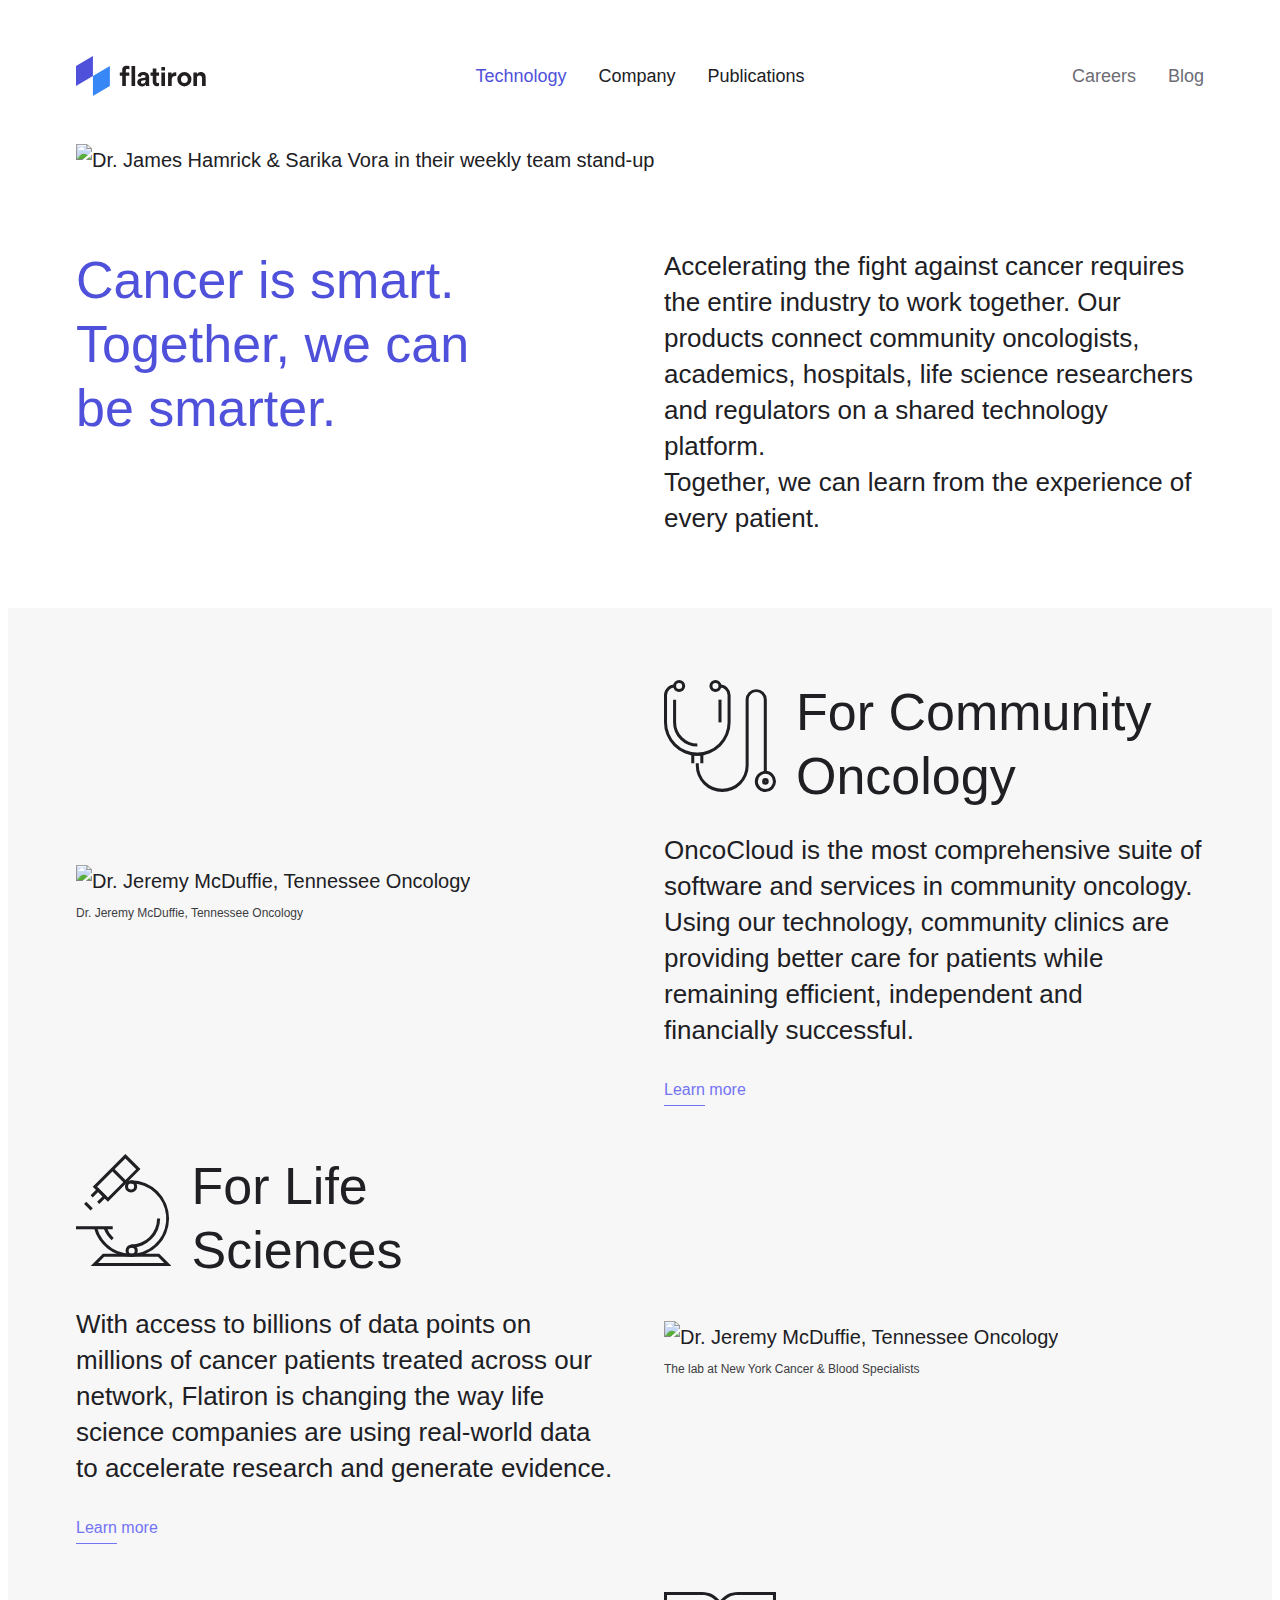
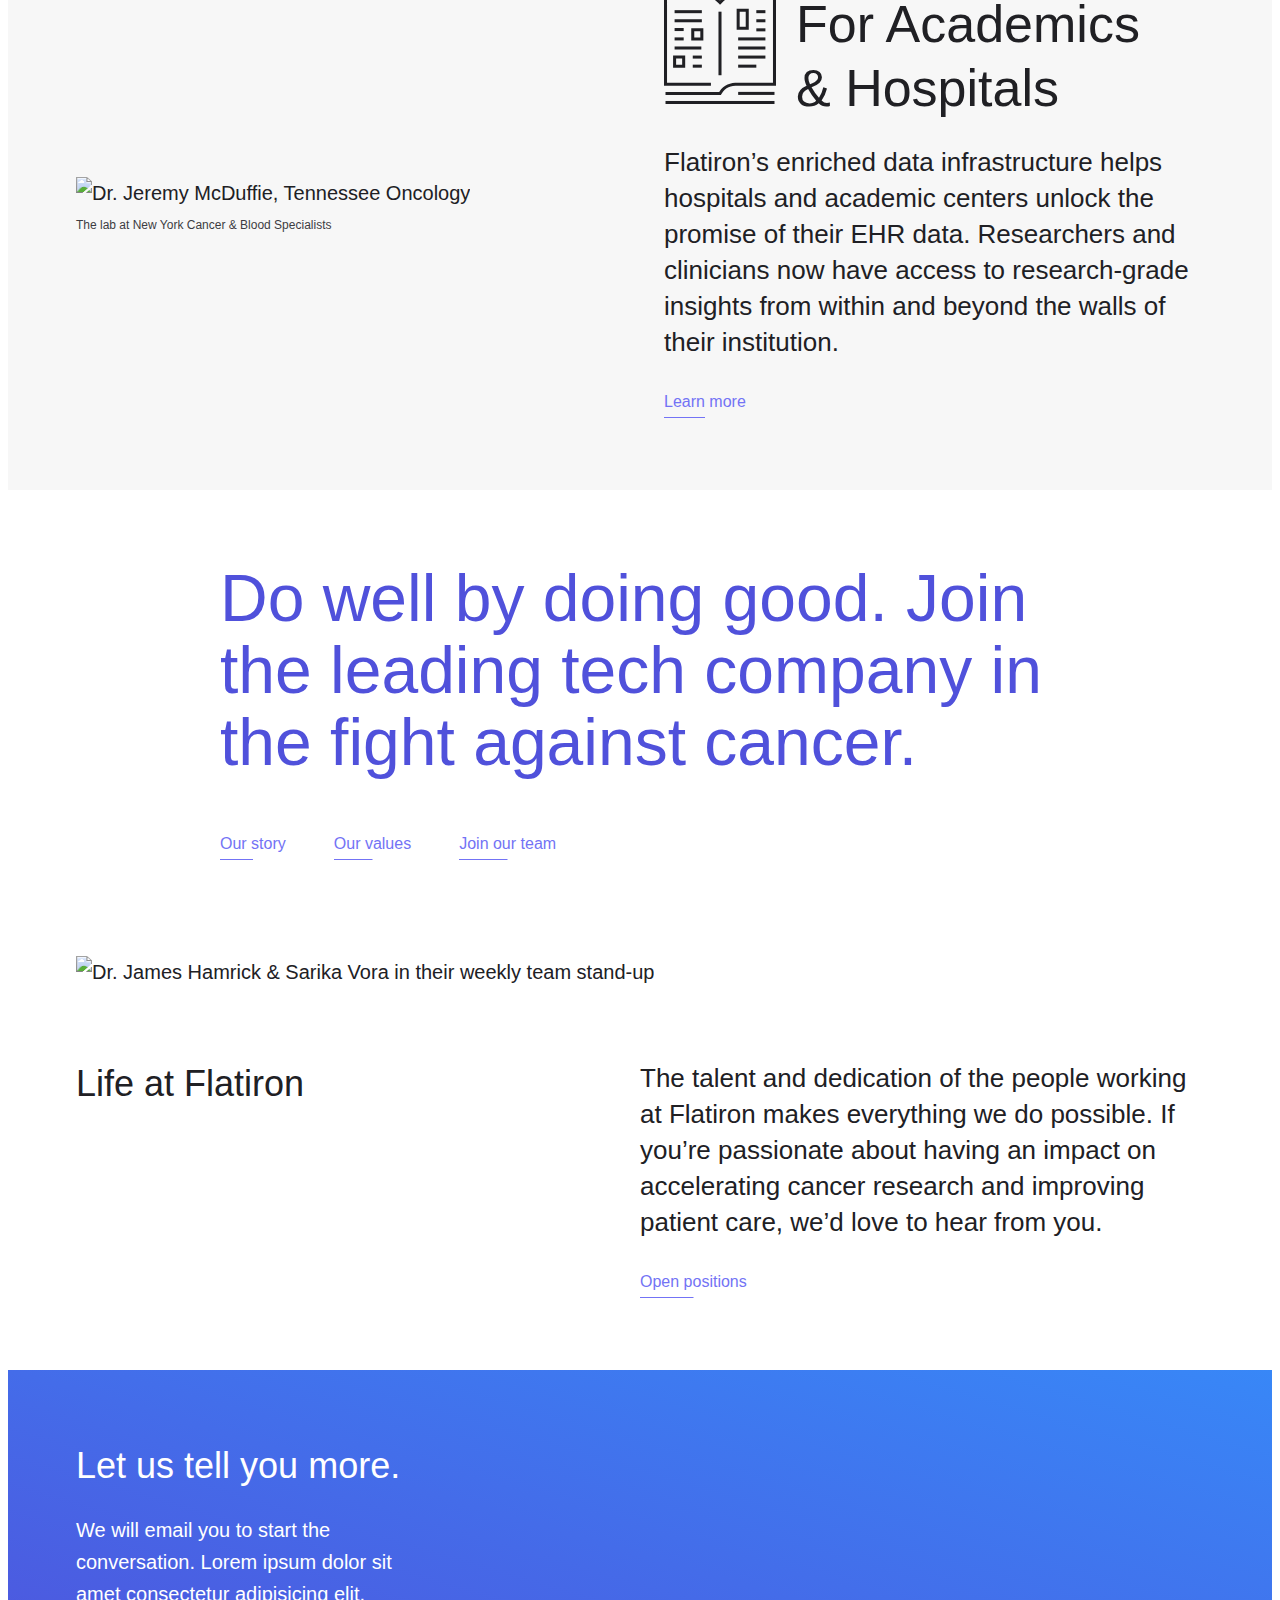
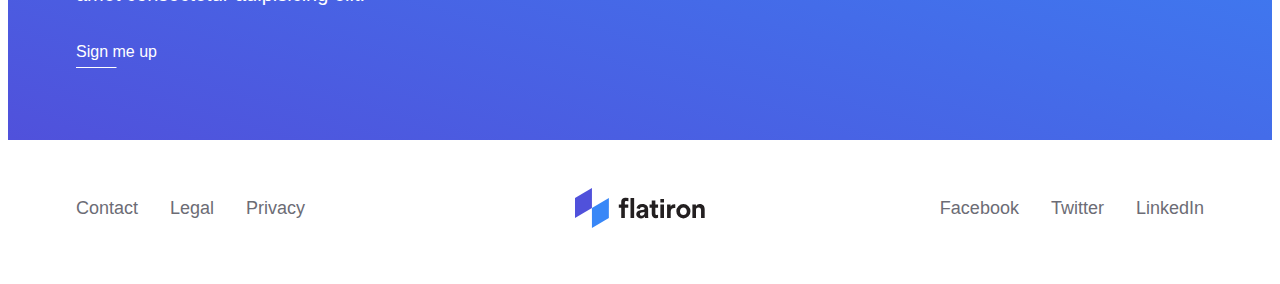
==== commit 49d0018d: "Opdracht gemaakt" ====
--- a/index.html
+++ b/index.html
@@ -34,7 +34,7 @@
                             </svg>
                         </h1>
                     </div>
-                    <div class="c-header__nav">
+                    <div class="c-header__nav c-header__nav-first">
                         <nav class="c-nav">
                             <ul class="o-list c-nav__list">
                                 <li class="c-nav__item is-current"><a href="#!" class="c-nav__link">Technology</a></li>
@@ -64,14 +64,14 @@
                 <div class="o-section o-section--lg">
                     <div class="o-layout o-layout--gutter-lg">
                         <div class="o-layout__item u-1-of-2-bp2 u-max-width-sm">
-                            <h1>
+                            <h1 class="c-lead c-lead--xxl u-color-primary-base">
                                 Cancer is smart. <br>
                                 Together, we can <br>
                                 be smarter.
                             </h1>
                         </div>
                         <div class="o-layout__item u-1-of-2-bp2 u-max-width-sm">
-                            <p>
+                            <p class="c-lead--lg">
                                 Accelerating the fight against cancer requires the entire industry to work together. Our products connect community oncologists, academics, hospitals, life science researchers and regulators on a shared technology platform. <br>
                                 Together, we can learn from the experience of every patient.
                             </p>
@@ -94,17 +94,37 @@
                         </figure>
                     </div>
                     <div class="o-layout__item u-1-of-2-bp3">
-                        <header>
-                            <h2>
+                        <header class="c-title-icon">
+                            <svg class="c-title-icon__icon" xmlns="http://www.w3.org/2000/svg" viewBox="1169 1296 112 112">
+                                <defs>
+                                    <style>
+                                    .cls-1 {
+                                        fill: #202024;
+                                    }
+                                    </style>
+                                </defs>
+                                <g id="stethoscope-1" transform="translate(1168.5 1295.9)">
+                                    <path id="Path_3" data-name="Path 3" class="cls-1" d="M15.554,12.208a6.054,6.054,0,1,1,6.054-6.054A6.072,6.072,0,0,1,15.554,12.208Zm0-9.081a2.973,2.973,0,0,0-3.027,3.027,3.027,3.027,0,0,0,6.054,0A2.973,2.973,0,0,0,15.554,3.127Z" transform="translate(0.081)"/>
+                                    <path id="Path_4" data-name="Path 4" class="cls-1" d="M51.554,12.208a6.054,6.054,0,1,1,6.054-6.054A6.072,6.072,0,0,1,51.554,12.208Zm0-9.081a2.973,2.973,0,0,0-3.027,3.027,3.027,3.027,0,0,0,6.054,0A2.973,2.973,0,0,0,51.554,3.127Z" transform="translate(0.405)"/>
+                                    <path id="Path_5" data-name="Path 5" class="cls-1" d="M33.8,75.735A33.33,33.33,0,0,1,.5,42.438V15.195A10.593,10.593,0,0,1,11.095,4.6V7.627a7.623,7.623,0,0,0-7.568,7.568V42.438a30.27,30.27,0,0,0,60.541,0V15.195A7.623,7.623,0,0,0,56.5,7.627V4.6A10.593,10.593,0,0,1,67.095,15.195V42.438A33.33,33.33,0,0,1,33.8,75.735Z" transform="translate(0 0.041)"/>
+                                    <path id="Path_6" data-name="Path 6" class="cls-1" d="M39.608,82.695H36.581V75.127H30.527v7.568H27.5V72.1H39.608Z" transform="translate(0.243 0.649)"/>
+                                    <path id="Path_7" data-name="Path 7" class="cls-1" d="M58.436,112.019A26.548,26.548,0,0,1,32,85.482v-2.22h3.027v2.22a23.409,23.409,0,0,0,46.818,0V19.695a10.595,10.595,0,0,1,21.189,0V92.343h-3.027V19.695a7.568,7.568,0,1,0-15.135,0V85.482A26.419,26.419,0,0,1,58.436,112.019Z" transform="translate(0.284 0.081)"/>
+                                    <path id="Path_8" data-name="Path 8" class="cls-1" d="M101.095,111.289a10.595,10.595,0,1,1,10.595-10.595A10.593,10.593,0,0,1,101.095,111.289Zm0-18.162a7.568,7.568,0,1,0,7.568,7.568A7.623,7.623,0,0,0,101.095,93.127Z" transform="translate(0.811 0.811)"/>
+                                    <path id="Path_9" data-name="Path 9" class="cls-1" d="M101.03,103.959a3.33,3.33,0,1,1,3.33-3.33A3.359,3.359,0,0,1,101.03,103.959Zm0-3.632a.3.3,0,1,0,.3.3A.268.268,0,0,0,101.03,100.327Z" transform="translate(0.876 0.876)"/>
+                                    <path id="Path_10" data-name="Path 10" class="cls-1" d="M33.716,66.519A24.287,24.287,0,0,1,9.5,42.3V19.6h3.027V42.3A21.187,21.187,0,0,0,33.716,63.492Z" transform="translate(0.081 0.176)"/>
+                                    <rect id="Rectangle_20" data-name="Rectangle 20" class="cls-1" width="3.027" height="22.703" transform="translate(54.986 19.776)"/>
+                                </g>
+                            </svg>                              
+                            <h2 class="c-lead c-lead--xxl">
                                 For Community <br>
                                 Oncology
                             </h2>
                         </header>
+                        <p class="c-lead--lg">
+                            OncoCloud is the most comprehensive suite of software and services in community oncology. Using our technology, community clinics are providing better care for patients while remaining efficient, independent and financially successful.
+                        </p>
                         <p>
-                            OncoCloud is the most comprehensive suite of software and services in community oncology. Using our technology, community clinics are providing better care for patients while remaining efficient, independent and financially successful.
-                        </p>
-                        <p>
-                            <a href="#!">Learn more</a>
+                            <a class="c-link-cta" href="#!">Learn more</a>
                         </p>
                     </div>
                 </article>
@@ -120,17 +140,39 @@
                         </figure>
                     </div>
                     <div class="o-layout__item u-1-of-2-bp3">
-                        <header>
-                            <h2>
+                        <header class="c-title-icon">
+                            <svg class="c-title-icon__icon" xmlns="http://www.w3.org/2000/svg" viewBox="583.4 1996 95.475 112">
+                                <defs>
+                                    <style>
+                                    .cls-1 {
+                                        fill: #202024;
+                                    }
+                                    </style>
+                                </defs>
+                                <g id="microscope" transform="translate(583.4 1996)">
+                                    <path id="Path_3" data-name="Path 3" class="cls-1" d="M95.187,110.34H14.4L26.64,98.1H82.946Zm-73.443-3.06h66.1l-6.12-6.12H27.864Z" transform="translate(0.289 1.66)"/>
+                                    <rect id="Rectangle_21" data-name="Rectangle 21" class="cls-1" width="36.721" height="3.06" transform="translate(0 72.219)"/>
+                                    <path id="Path_4" data-name="Path 4" class="cls-1" d="M54.72,101.34a6.12,6.12,0,1,1,6.12-6.12A6.138,6.138,0,0,1,54.72,101.34Zm0-9.18a3.06,3.06,0,1,0,3.06,3.06A3.069,3.069,0,0,0,54.72,92.16Z" transform="translate(0.974 1.479)"/>
+                                    <path id="Path_5" data-name="Path 5" class="cls-1" d="M54.12,38.34a6.12,6.12,0,1,1,6.12-6.12A6.138,6.138,0,0,1,54.12,38.34Zm0-9.18a3.06,3.06,0,1,0,3.06,3.06A3.005,3.005,0,0,0,54.12,29.16Z" transform="translate(0.962 0.217)"/>
+                                    <path id="Path_6" data-name="Path 6" class="cls-1" d="M31.6,48.14l-15.2-15.2L49.041.3l15.1,15.1Zm-10.812-15.2L31.6,43.754,59.854,15.5,49.041,4.686Z" transform="translate(0.329 -0.3)"/>
+                                    <rect id="Rectangle_22" data-name="Rectangle 22" class="cls-1" width="3.06" height="18.361" transform="translate(35.334 16.195) rotate(-45)"/>
+                                    <path id="Path_7" data-name="Path 7" class="cls-1" d="M22.97,49.619l-2.142-2.142,5.406-5.406-4.386-4.386L16.442,43.09,14.3,40.948,21.848,33.4l8.67,8.67Z" transform="translate(0.287 0.363)"/>
+                                    <rect id="Rectangle_23" data-name="Rectangle 23" class="cls-1" width="3.06" height="9.18" transform="translate(8.106 49.947) rotate(-45)"/>
+                                    <path id="Path_8" data-name="Path 8" class="cls-1" d="M54,92.671v-3.06A25.989,25.989,0,0,0,80.011,63.6h3.06A29.124,29.124,0,0,1,54,92.671Z" transform="translate(1.082 0.968)"/>
+                                    <path id="Path_9" data-name="Path 9" class="cls-1" d="M35.158,85.054A29.54,29.54,0,0,1,27.1,73.12l2.856-1.02A27.131,27.131,0,0,0,37.1,82.81Z" transform="translate(0.543 1.139)"/>
+                                    <path id="Path_10" data-name="Path 10" class="cls-1" d="M54.727,102.6A38.216,38.216,0,0,1,17.7,73.94l2.958-.714A35.2,35.2,0,1,0,54.727,29.16V26.1a38.251,38.251,0,0,1,0,76.5Z" transform="translate(0.355 0.217)"/>
+                                </g>
+                            </svg>
+                            <h2 class="c-lead c-lead--xxl">
                                 For Life <br>
                                 Sciences
                             </h2>
                         </header>
+                        <p class="c-lead--lg">
+                            With access to billions of data points on millions of cancer patients treated across our network, Flatiron is changing the way life science companies are using real-world data to accelerate research and generate evidence.
+                        </p>
                         <p>
-                            With access to billions of data points on millions of cancer patients treated across our network, Flatiron is changing the way life science companies are using real-world data to accelerate research and generate evidence.
-                        </p>
-                        <p>
-                            <a href="#!">Learn more</a>
+                            <a class="c-link-cta" href="#!">Learn more</a>
                         </p>
                     </div>
                 </article>
@@ -146,92 +188,143 @@
                         </figure>
                     </div>
                     <div class="o-layout__item u-1-of-2-bp3">
-                        <header>
-                            <h2>
+                        <header class="c-title-icon">
+                            <svg class="c-title-icon__icon" xmlns="http://www.w3.org/2000/svg" viewBox="1169 2640 112 112">
+                                <defs>
+                                    <style>
+                                    .cls-1 {
+                                        fill: #202024;
+                                    }
+                                    </style>
+                                </defs>
+                                <g id="book" transform="translate(1168.5 2639.9)">
+                                    <rect id="Rectangle_24" data-name="Rectangle 24" class="cls-1" width="36.324" height="3.027" transform="translate(74.662 99.992)"/>
+                                    <rect id="Rectangle_25" data-name="Rectangle 25" class="cls-1" width="108.973" height="3.027" transform="translate(2.014 109.073)"/>
+                                    <rect id="Rectangle_26" data-name="Rectangle 26" class="cls-1" width="3.027" height="63.568" transform="translate(54.986 19.776)"/>
+                                    <rect id="Rectangle_27" data-name="Rectangle 27" class="cls-1" width="27.243" height="3.027" transform="translate(11.095 18.262)"/>
+                                    <rect id="Rectangle_28" data-name="Rectangle 28" class="cls-1" width="27.243" height="3.027" transform="translate(11.095 27.343)"/>
+                                    <rect id="Rectangle_29" data-name="Rectangle 29" class="cls-1" width="9.081" height="3.027" transform="translate(29.257 63.668)"/>
+                                    <rect id="Rectangle_30" data-name="Rectangle 30" class="cls-1" width="9.081" height="3.027" transform="translate(29.257 72.749)"/>
+                                    <path id="Path_11" data-name="Path 11" class="cls-1" d="M57.307,103.019H2.014V99.992H55.693c5.045-7.568,11-9.081,18.969-9.081h34.811V3.127H74.662c-7.265,0-11,2.523-17.052,8.677L56.5,12.814,55.39,11.7C49.336,5.65,45.6,3.026,38.338,3.026H3.527V90.81l43.892.1v3.027L.5,93.837V.1H38.338C46.814.1,51.354,3.531,56.5,8.576,61.646,3.531,66.186.1,74.662.1H112.5V93.938H74.662c-7.568,0-12.411,1.312-16.85,8.375Z"/>
+                                    <rect id="Rectangle_31" data-name="Rectangle 31" class="cls-1" width="9.081" height="3.027" transform="translate(92.824 18.262)"/>
+                                    <rect id="Rectangle_32" data-name="Rectangle 32" class="cls-1" width="9.081" height="3.027" transform="translate(92.824 36.424)"/>
+                                    <rect id="Rectangle_33" data-name="Rectangle 33" class="cls-1" width="9.081" height="3.027" transform="translate(92.824 27.343)"/>
+                                    <rect id="Rectangle_34" data-name="Rectangle 34" class="cls-1" width="27.243" height="3.027" transform="translate(74.662 54.586)"/>
+                                    <rect id="Rectangle_35" data-name="Rectangle 35" class="cls-1" width="27.243" height="3.027" transform="translate(74.662 45.505)"/>
+                                    <rect id="Rectangle_36" data-name="Rectangle 36" class="cls-1" width="27.243" height="3.027" transform="translate(74.662 63.668)"/>
+                                    <rect id="Rectangle_37" data-name="Rectangle 37" class="cls-1" width="18.162" height="3.027" transform="translate(74.662 72.749)"/>
+                                    <path id="Path_12" data-name="Path 12" class="cls-1" d="M84.608,37.789H72.5V16.6H84.608Zm-9.081-3.027h6.054V19.627H75.527Z" transform="translate(0.649 0.149)"/>
+                                    <path id="Path_13" data-name="Path 13" class="cls-1" d="M39.608,48.208H27.5V36.1H39.608Zm-9.081-3.027h6.054V39.127H30.527Z" transform="translate(0.243 0.324)"/>
+                                    <rect id="Rectangle_38" data-name="Rectangle 38" class="cls-1" width="9.081" height="3.027" transform="translate(11.095 36.122)"/>
+                                    <rect id="Rectangle_39" data-name="Rectangle 39" class="cls-1" width="9.081" height="3.027" transform="translate(11.095 45.505)"/>
+                                    <rect id="Rectangle_40" data-name="Rectangle 40" class="cls-1" width="26.739" height="3.027" transform="translate(11.095 54.586)"/>
+                                    <path id="Path_14" data-name="Path 14" class="cls-1" d="M21.608,75.208H9.5V63.1H21.608Zm-9.081-3.027h6.054V66.127H12.527Z" transform="translate(0.081 0.568)"/>
+                                </g>
+                            </svg>
+                            <h2 class="c-lead c-lead--xxl">
                                 For Academics <br>
                                 &amp; Hospitals
                             </h2>
                         </header>
+                        <p class="c-lead--lg">
+                            Flatiron’s enriched data infrastructure helps hospitals and academic centers unlock the promise of their EHR data. Researchers and clinicians now have access to research-grade insights from within and beyond the walls of their institution.
+                        </p>
                         <p>
-                            Flatiron’s enriched data infrastructure helps hospitals and academic centers unlock the promise of their EHR data. Researchers and clinicians now have access to research-grade insights from within and beyond the walls of their institution.
-                        </p>
-                        <p>
-                            <a href="#!">Learn more</a>
+                            <a class="c-link-cta" href="#!">Learn more</a>
                         </p>
                     </div>
                 </article>
             </div>
         </section>
         <section class="o-row o-row--lg">
-            <div class="o-container">
-                <header>
-                    <h2>
+            <div class="o-section--xl o-container u-max-width-md">
+                <header class="o-section">
+                    <h2 class="c-lead c-lead--xxxl u-color-primary-base">
                         Do well by doing good. Join the leading tech company in the fight against cancer.
                     </h2>
                 </header>
-                <p>
-                    <a href="#!">Our story</a>
-                </p>
-                <p>
-                    <a href="#!">Our values</a>
-                </p>
-                <p>
-                    <a href="#!">Join our team</a>
-                </p>
-            </div>
-            <div class="o-container">
+                <div class="o-section">
+                    <div class="o-layout o-layout--gutter-lg">
+                        <p class="o-layout__item u-flex-basis-auto">
+                            <a class="c-link-cta" href="#!">Our story</a>
+                        </p>
+                        <p class="o-layout__item u-flex-basis-auto">
+                            <a class="c-link-cta" href="#!">Our values</a>
+                        </p>
+                        <p class="o-layout__item u-flex-basis-auto">
+                            <a class="c-link-cta" href="#!">Join our team</a>
+                        </p>
+                    </div>
+                </div>
+            </div>
+            <div class="o-section--xl o-container">
                 <figure>
                     <img src="img/jpg/img-4.jpg" alt="Dr. James Hamrick & Sarika Vora in their weekly team stand-up">
                 </figure>
             </div>
-            <div class="o-container">
-                <h3>
-                    Life at Flatiron
-                </h3>
-
-                <p>
-                    The talent and dedication of the people working at Flatiron makes everything we do possible. If you’re passionate about having an impact on accelerating cancer research and improving patient care, we’d love to hear from you.
-                </p>
-                <p>
-                    <a href="#!">Open positions</a>
-                </p>
+            <div class="o-section--xl o-container o-layout">
+                <div class="o-layout__item u-1-of-2-bp3">
+                    <h3 class="c-lead c-lead--xl">
+                        Life at Flatiron
+                    </h3>
+                </div>
+                <div class="o-layout__item u-1-of-2-bp3">
+                    <p class="c-lead c-lead--lg">
+                        The talent and dedication of the people working at Flatiron makes everything we do possible. If you’re passionate about having an impact on accelerating cancer research and improving patient care, we’d love to hear from you.
+                    </p>
+                    <p>
+                        <a class="c-link-cta" href="#!">Open positions</a>
+                    </p>
+                </div>
             </div>
         </section>
-        <section class="o-row o-row--lg">
+        <section class="o-row o-row--lg o-row—gradient">
             <div class="o-container">
                 <div class="u-max-width-xs">
-                    <h2>
+                    <h2 class="c-lead c-lead--xl">
                         Let us tell you more.
                     </h2>
                     <p>
                         We will email you to start the conversation. Lorem ipsum dolor sit amet consectetur adipisicing elit.
                     </p>
                     <p>
-                        <a href="#!">Sign me up</a>
+                        <a class="c-link-cta c-link-cta—inverse" href="#!">Sign me up</a>
                     </p>
                 </div>
             </div>
         </section>
-        <footer class="o-row">
-            <div class="o-container">
-                <p>
-                    Flatiron
-                </p>
-                <nav>
-                    <ul>
-                        <li><a href="#!">Contact</a></li>
-                        <li><a href="#!">Legal</a></li>
-                        <li><a href="#!">Privacy</a></li>
-                    </ul>
-                </nav>
-
-                <nav>
-                    <ul>
-                        <li><a href="#!">Facebook</a></li>
-                        <li><a href="#!">Twitter</a></li>
-                        <li><a href="#!">LinkedIn</a></li>
-                    </ul>
-                </nav>
+        <footer class="o-row o-row--md">
+            <div class="o-container">
+                <div class="c-footer">
+                    <div class="c-footer__logo">
+                        <p class="c-logo">
+                            <svg class="c-logo__symbol" xmlns="http://www.w3.org/2000/svg" viewBox="0 0 130 40">
+                                <title>Flatiron</title>
+                                <path fill="#3887f7" d="M15.659,19.25v20l16.929-10v-20Z" transform="translate(1.27 0.75)"/>
+                                <path fill="#5051db" d="M16.929,0,0,10V30L16.929,20Z"/>
+                                <path fill="#231f20" d="M57.537,13.551a7.061,7.061,0,1,1,14.119,0,7.061,7.061,0,1,1-14.119,0Zm3.64,0c0,2.532,1.641,3.853,3.42,3.853s3.42-1.294,3.42-3.853S66.375,9.7,64.6,9.7,61.177,10.992,61.177,13.551ZM17.441,16.634c0-2.422,1.778-3.771,4.023-4.1l3.31-.5c.766-.109,1.012-.495,1.012-.962,0-.964-.738-1.762-2.27-1.762A2.394,2.394,0,0,0,20.973,11.3l-3.23-.689c.326-2.058,2.256-4.24,5.747-4.24,4.268,0,5.854,2.422,5.854,5.146v6.659a15.308,15.308,0,0,0,.165,2.147H26.169a9.242,9.242,0,0,1-.137-1.624,4.49,4.49,0,0,1-3.967,2.009C19.193,20.706,17.441,18.752,17.441,16.634Zm5.308-1.927a1.706,1.706,0,0,0-1.67,1.706,1.584,1.584,0,0,0,1.751,1.569c1.533,0,2.956-.743,2.956-3.137v-.606Zm10.2,1.623v-6.3h-2.2V6.781h2.2V2.735h3.611V6.781h2.709v3.247H36.565V15.7c0,1.184.547,1.569,1.588,1.569a5.26,5.26,0,0,0,1.12-.109v3.027a5.976,5.976,0,0,1-2.264.33A4.067,4.067,0,0,1,32.954,16.33Zm49.288,3.991v-7.9c0-1.514-.74-2.7-2.491-2.7a2.544,2.544,0,0,0-2.516,2.808v7.788h-3.64V6.781h3.529V8.459A4.469,4.469,0,0,1,81.01,6.422c3.338,0,4.87,2.395,4.87,5.367v8.532Zm-33.967,0V6.781H51.8V8.72a4.026,4.026,0,0,1,3.519-2.05c.3,0,.887.029,1.161.056v3.687A5.451,5.451,0,0,0,55.39,10.3c-1.86,0-3.475.908-3.475,3.824v6.193Zm-6.7,0V6.781h3.638V20.321Zm-29.866,0v-20h3.64v20Zm-9.271,0V10.036H0V6.788H2.435V4.182A4.061,4.061,0,0,1,6.61,0a9.549,9.549,0,0,1,3,.424V3.451a9.55,9.55,0,0,0-1.978-.2c-1.039,0-1.586.386-1.586,1.569V6.788h3.43v3.248H6.048V20.321ZM41.572,4.773V1.3h3.638V4.773Z" transform="translate(43.8 9.679)"/>
+                            </svg>
+                        </p>
+                    </div>
+                    <div class="c-footer__nav c-footer__nav-first">
+                        <nav class="c-nav c-nav--meta">
+                            <ul class="o-list c-nav__list">
+                                <li class="c-nav__item"><a href="#!" class="c-nav__link c-nav__link--meta">Contact</a></li>
+                                <li class="c-nav__item"><a href="#!" class="c-nav__link c-nav__link--meta">Legal</a></li>
+                                <li class="c-nav__item"><a href="#!" class="c-nav__link c-nav__link--meta">Privacy</a></li>
+                            </ul>
+                        </nav>
+                    </div>
+                    <div class="c-footer__nav">
+                        <nav class="c-nav c-nav--meta">
+                            <ul class="o-list c-nav__list">
+                                <li class="c-nav__item"><a href="#!" class="c-nav__link c-nav__link--meta">Facebook</a></li>
+                                <li class="c-nav__item"><a href="#!" class="c-nav__link c-nav__link--meta">Twitter</a></li>
+                                <li class="c-nav__item"><a href="#!" class="c-nav__link c-nav__link--meta">LinkedIn</a></li>
+                            </ul>
+                        </nav>
+                    </div>
+                </div>
             </div>
         </footer>
     </body>
--- a/css/screen.css
+++ b/css/screen.css
@@ -232,6 +232,11 @@
     background-color: #F7F7F7;
 }
 
+.o-row—gradient {
+    background: linear-gradient(to top right, #5051DB, #3887F7);
+    color: white;
+}
+
 /* size modifiers */
 
 .o-row--lg {
@@ -409,6 +414,40 @@
     .c-header__nav {
         display: block;
     }
+
+    .c-header__nav-first {
+        position: absolute;
+        left: 50%;
+        transform: translate(-50%);
+    }
+}
+
+/*
+    Component: header title
+    ---
+    Title of the main header of the website
+*/
+
+.c-title-icon {
+    display: flex;
+    align-items: flex-start;
+}
+
+.c-title-icon__icon {
+    height: 64px;
+    margin-right: 20px;
+}
+
+@media (min-width: 768px) {
+    .c-title-icon__icon {
+        height: 88px;
+    }
+}
+
+@media (min-width: 1200px) {
+    .c-title-icon__icon {
+        height: 112px;
+    }
 }
 
 /*
@@ -485,6 +524,203 @@
     }
 }
 
+/*
+    Component: Lead
+    ---
+    Lead type treatments to style everything that differs from standard typography elements
+*/
+
+.c-lead {
+    font-weight: 200;
+}
+
+.c-lead--lg {
+    font-size: 20px;
+    line-height: 32px;
+}
+
+.c-lead--xl {
+    font-size: 26px;
+    line-height: 32px;
+}
+
+.c-lead--xxl {
+    font-size: 32px;
+    line-height: 40px;
+}
+
+.c-lead--xxxl {
+    font-size: 36px;
+    line-height: 48px;
+}
+
+@media (min-width: 768px) {
+    .c-lead--lg {
+        font-size: 23px;
+        line-height: 32px;
+    }
+
+    .c-lead--xl {
+        font-size: 32px;
+        line-height: 40px;
+    }
+
+    .c-lead--xxl {
+        font-size: 41px;
+        line-height: 48px;
+    }
+
+    .c-lead--xxxl {
+        font-size: 52px;
+        line-height: 64px;
+    }
+}
+
+@media (min-width: 1200px) {
+    .c-lead--lg {
+        font-size: 26px;
+        line-height: 36px;
+    }
+
+    .c-lead--xl {
+        font-size: 36px;
+        line-height: 48px;
+    }
+
+    .c-lead--xxl {
+        font-size: 52px;
+        line-height: 64px;
+    }
+
+    .c-lead--xxxl {
+        font-size: 66px;
+        line-height: 72px;
+    }
+}
+
+/*
+    Component: CTA link
+    ---
+    Small cta link with custom animation
+*/
+
+.c-link-cta {
+    position: relative;
+    display: inline-block;
+    text-decoration: none;
+    font-size: 16px;
+    line-height: 24px;
+    font-weight: 400;
+    padding: 4px 0;
+    transition: color .175s ease-in;
+}
+
+.c-link-cta,
+.c-link-cta:visited,
+.c-link-cta:active {
+    color: #7373F5;
+}
+
+.c-link-cta::after {
+    content: "";
+    display: block;
+    position: absolute;
+    bottom: 0;
+    left: 0;
+    height: 1px;
+    width: 100%;
+    background-color: #7373F5;
+    transform: scaleX(0.5);
+    transform-origin: left;
+    transition-property: transform background-color;
+    transition-duration: 0.175s;
+    transition-timing-function: ease-in;
+}
+
+.c-link-cta:hover {
+    color: #3E3EA8;
+}
+
+.c-link-cta:hover::after {
+    transform: scaleX(1);
+    background-color: #3E3EA8;
+}
+
+/* inversed */
+
+.c-link-cta—inverse,
+.c-link-cta—inverse:visited,
+.c-link-cta—inverse:active {
+    color: white;
+}
+
+.c-link-cta—inverse::after {
+    background-color: white;
+}
+
+.c-link-cta—inverse:hover::after {
+    background-color: white;
+}
+
+/*
+    Component: footer
+    ---
+    Main footer of the website
+*/
+
+.c-footer {
+    display: flex;
+    flex-wrap: wrap;
+}
+
+.c-footer__logo {
+    width: 100%;
+}
+
+.c-footer__nav {
+    width: 50%;
+}
+
+@media (min-width: 768px) {
+    .c-footer {
+        justify-content: center;
+    }
+
+    .c-footer__logo {
+        display: flex;
+        justify-content: center;
+    }
+
+    .c-footer__nav {
+        width: auto;
+    }
+
+    .c-footer__nav-first {
+        padding-right: 16px;
+    }
+}
+
+@media (min-width: 992px) {
+    .c-footer {
+        justify-content: space-between;
+    }
+
+    .c-footer__logo {
+        width: auto;
+        position: absolute;
+        left: 50%;
+        transform: translate(-50%);
+    }
+
+    .c-footer__nav-first {
+        order: -1;
+    }
+
+    .c-footer__nav {
+        padding: 0;
+    }
+}
+
 /*------------------------------------*\
   #UTILITIES
 \*------------------------------------*/
@@ -735,6 +971,24 @@
     .u-5-of-6-bp4 {
         flex-basis: calc(100% / 6 * 5) !important;
     }
+}
+
+/*
+    Utilities: color
+    ---
+    Utility classes to put specific colors onto elements
+*/
+
+.u-color-primary-light {
+    color: #7373F5 !important;
+}
+
+.u-color-primary-base {
+    color: #5051DB !important;
+}
+
+.u-color-primary-dark {
+    color: #3E3EA8 !important;
 }
 
 /*------------------------------------*\
